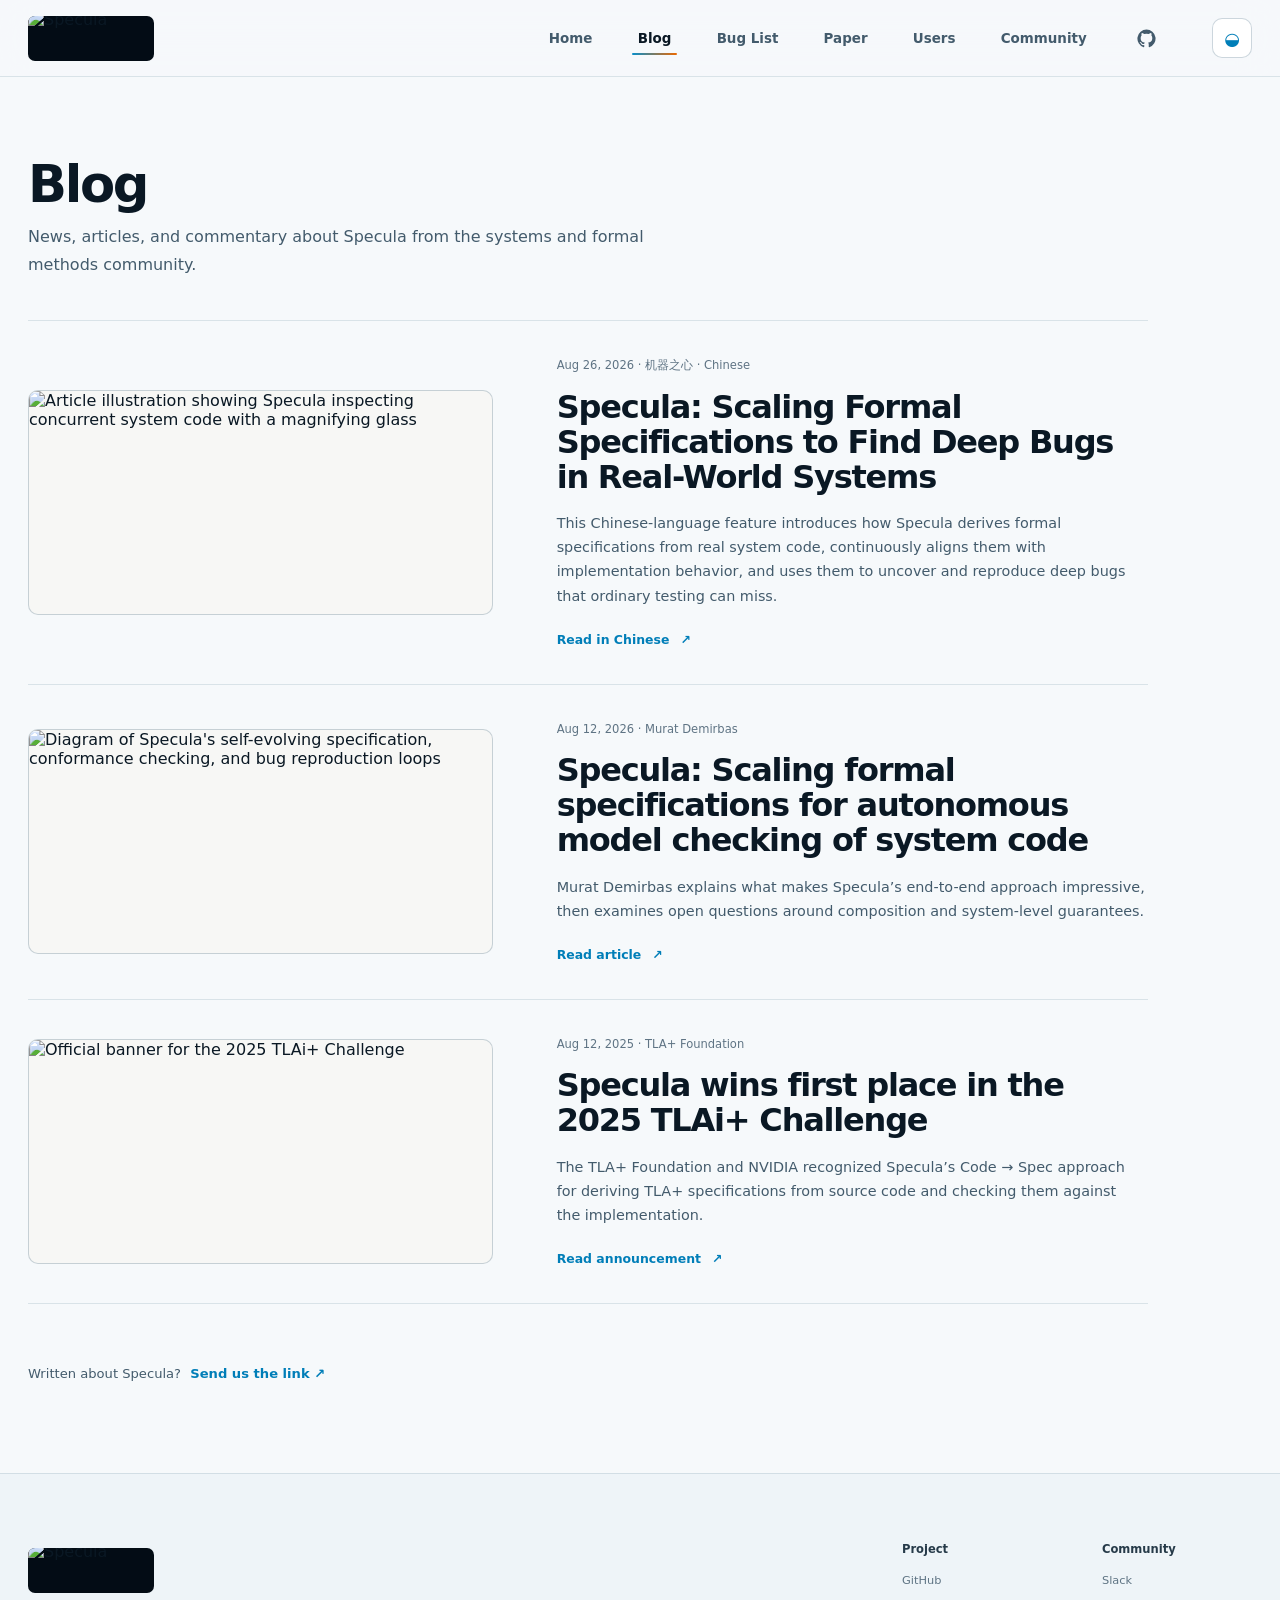
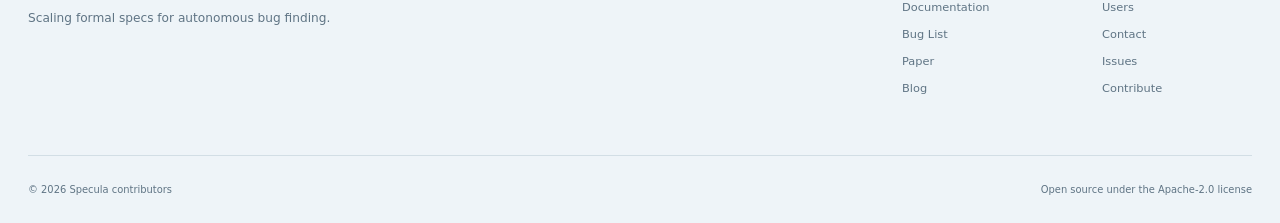
==== blog/index.html @ 28d7adf4 "Add Who uses Specula section" ====
<!doctype html>
<html lang="en" data-theme="dark">
  <head>
    <meta charset="UTF-8" />
    <meta name="viewport" content="width=device-width, initial-scale=1" />
    <meta
      name="description"
      content="News, articles, and community perspectives about Specula."
    />
    <meta name="theme-color" content="#050d16" />
    <meta property="og:title" content="Specula Blog — Community writing and coverage" />
    <meta
      property="og:description"
      content="News, articles, and community perspectives about Specula."
    />
    <meta property="og:type" content="website" />
    <meta property="og:url" content="https://specula.info/blog/" />
    <meta name="twitter:card" content="summary" />
    <meta name="twitter:title" content="Specula Blog — Community writing and coverage" />
    <meta
      name="twitter:description"
      content="News, articles, and community perspectives about Specula."
    />
    <title>Specula Blog — Community writing and coverage</title>
    <link rel="icon" href="../assets/favicon.png" type="image/png" />
    <script>
      (() => {
        let savedTheme = null;
        try {
          savedTheme = localStorage.getItem("specula-theme");
        } catch (_) {}

        const theme =
          savedTheme === "light" || savedTheme === "dark"
            ? savedTheme
            : window.matchMedia?.("(prefers-color-scheme: dark)").matches
              ? "dark"
              : "light";

        document.documentElement.dataset.theme = theme;
        document
          .querySelector('meta[name="theme-color"]')
          ?.setAttribute("content", theme === "light" ? "#f6f9fb" : "#050d16");
      })();
    </script>
    <link rel="stylesheet" href="../styles.css" />
  </head>
  <body>
    <a class="skip-link" href="#main">Skip to content</a>

    <header class="site-header">
      <div class="nav-shell">
        <a class="brand" href="../" aria-label="Specula home">
          <img src="../assets/specula-wordmark.webp" alt="Specula" width="287" height="127" />
        </a>

        <nav aria-label="Primary navigation">
          <a href="../">Home</a>
          <a class="nav-current" href="./" aria-current="page">Blog</a>
          <a href="https://docs.google.com/spreadsheets/d/1AVXdKjNfD4952hZqyB-_wTdrzeTw0SD73f3F0zWJ0as/edit?gid=996176958#gid=996176958" target="_blank" rel="noopener noreferrer">Bug List</a>
          <a href="https://arxiv.org/abs/2607.25333" target="_blank" rel="noopener noreferrer">Paper</a>
          <a href="../#users">Users</a>
          <a href="../#contact">Community</a>
          <a
            class="github-nav"
            href="https://github.com/specula-org/Specula"
            aria-label="Specula on GitHub"
            title="GitHub"
          >
            <svg viewBox="0 0 24 24" aria-hidden="true">
              <path d="M12 .7a11.5 11.5 0 0 0-3.64 22.4c.58.1.79-.25.79-.56v-2.23c-3.22.7-3.9-1.37-3.9-1.37-.53-1.34-1.29-1.7-1.29-1.7-1.05-.72.08-.7.08-.7 1.16.08 1.78 1.2 1.78 1.2 1.03 1.77 2.71 1.26 3.37.96.1-.75.4-1.26.74-1.55-2.58-.3-5.29-1.29-5.29-5.73 0-1.27.45-2.3 1.19-3.11-.12-.29-.52-1.47.11-3.08 0 0 .97-.31 3.16 1.19a10.9 10.9 0 0 1 5.76 0c2.19-1.5 3.16-1.19 3.16-1.19.63 1.61.23 2.79.11 3.08.74.81 1.19 1.84 1.19 3.11 0 4.45-2.72 5.43-5.3 5.72.42.36.79 1.06.79 2.14v3.26c0 .31.21.67.8.56A11.5 11.5 0 0 0 12 .7Z" />
            </svg>
          </a>
        </nav>

        <div class="header-actions">
          <button
            class="theme-toggle"
            type="button"
            aria-label="Switch to light mode"
            aria-pressed="false"
            title="Switch color theme"
          >
            <span class="theme-icon theme-icon-sun" aria-hidden="true">☼</span>
            <span class="theme-icon theme-icon-moon" aria-hidden="true">◒</span>
          </button>
        </div>
      </div>
    </header>

    <main id="main" class="blog-main">
      <section class="blog-hero section-shell" aria-labelledby="blog-title">
        <h1 id="blog-title" class="reveal">Blog</h1>
        <p class="blog-lede reveal">
          News, articles, and commentary about Specula from the systems and formal methods community.
        </p>
      </section>

      <section class="blog-list section-shell" aria-labelledby="writing-title">
        <h2 id="writing-title" class="sr-only">News and writing about Specula</h2>
        <article class="blog-entry reveal">
          <a
            class="blog-entry-image"
            href="https://www.jiqizhixin.com/articles/2026-08-26-9"
            hreflang="zh-CN"
            aria-label="Read the Chinese-language feature about Specula on 机器之心"
          >
            <img
              src="../assets/blog-jiqizhixin-specula.webp"
              width="920"
              height="444"
              alt="Article illustration showing Specula inspecting concurrent system code with a magnifying glass"
              loading="lazy"
              decoding="async"
            />
          </a>
          <div class="blog-entry-copy">
            <p class="blog-entry-meta">Aug 26, 2026 · <span lang="zh-CN">机器之心</span> · Chinese</p>
            <h3>Specula: Scaling Formal Specifications to Find Deep Bugs in Real-World Systems</h3>
            <p>
              This Chinese-language feature introduces how Specula derives
              formal specifications from real system code, continuously aligns
              them with implementation behavior, and uses them to uncover and
              reproduce deep bugs that ordinary testing can miss.
            </p>
            <a class="blog-entry-link" href="https://www.jiqizhixin.com/articles/2026-08-26-9" hreflang="zh-CN">
              Read in Chinese <span aria-hidden="true">↗</span>
            </a>
          </div>
        </article>

        <article class="blog-entry reveal">
          <a
            class="blog-entry-image"
            href="https://muratbuffalo.blogspot.com/2026/08/specula-scaling-formal-specifications.html"
            aria-label="Read Specula: Scaling formal specifications for autonomous model checking of system code"
          >
            <img
              src="../assets/blog-specula-self-evolving-loops.webp"
              width="892"
              height="430"
              alt="Diagram of Specula's self-evolving specification, conformance checking, and bug reproduction loops"
              loading="lazy"
              decoding="async"
            />
          </a>
          <div class="blog-entry-copy">
            <p class="blog-entry-meta">Aug 12, 2026 · Murat Demirbas</p>
            <h3>Specula: Scaling formal specifications for autonomous model checking of system code</h3>
            <p>
              Murat Demirbas explains what makes Specula’s end-to-end approach
              impressive, then examines open questions around composition and
              system-level guarantees.
            </p>
            <a class="blog-entry-link" href="https://muratbuffalo.blogspot.com/2026/08/specula-scaling-formal-specifications.html">
              Read article <span aria-hidden="true">↗</span>
            </a>
          </div>
        </article>

        <article class="blog-entry reveal">
          <a
            class="blog-entry-image"
            href="https://foundation.tlapl.us/challenge/index.html"
            aria-label="Read the official announcement naming Specula first place in the 2025 TLAi+ Challenge"
          >
            <img
              src="../assets/blog-tlai-challenge-first-place.webp"
              width="920"
              height="444"
              alt="Official banner for the 2025 TLAi+ Challenge"
              loading="lazy"
              decoding="async"
            />
          </a>
          <div class="blog-entry-copy">
            <p class="blog-entry-meta">Aug 12, 2025 · TLA+ Foundation</p>
            <h3>Specula wins first place in the 2025 TLAi+ Challenge</h3>
            <p>
              The TLA+ Foundation and NVIDIA recognized Specula’s Code → Spec
              approach for deriving TLA+ specifications from source code and
              checking them against the implementation.
            </p>
            <a class="blog-entry-link" href="https://foundation.tlapl.us/challenge/index.html">
              Read announcement <span aria-hidden="true">↗</span>
            </a>
          </div>
        </article>
      </section>

      <p class="blog-submit section-shell reveal">
        Written about Specula? <a href="https://github.com/specula-org/Specula/issues">Send us the link ↗</a>
      </p>
    </main>

    <footer class="site-footer">
      <div class="section-shell footer-grid">
        <div class="footer-brand">
          <a class="brand" href="../" aria-label="Specula home">
            <img src="../assets/specula-wordmark.webp" alt="Specula" width="287" height="127" loading="lazy" decoding="async" />
          </a>
          <p>Scaling formal specs for autonomous bug finding.</p>
        </div>
        <div class="footer-links">
          <div>
            <strong>Project</strong>
            <a href="https://github.com/specula-org/Specula">GitHub</a>
            <a href="https://github.com/specula-org/Specula/blob/main/docs/Usage.md">Documentation</a>
            <a href="https://docs.google.com/spreadsheets/d/1AVXdKjNfD4952hZqyB-_wTdrzeTw0SD73f3F0zWJ0as/edit?gid=996176958#gid=996176958" target="_blank" rel="noopener noreferrer">Bug List</a>
            <a href="https://arxiv.org/abs/2607.25333" target="_blank" rel="noopener noreferrer">Paper</a>
            <a href="./">Blog</a>
          </div>
          <div>
            <strong>Community</strong>
            <a href="../slack/" target="_blank" rel="noopener noreferrer">Slack</a>
            <a href="../#users">Users</a>
            <a href="../#contact">Contact</a>
            <a href="https://github.com/specula-org/Specula/issues">Issues</a>
            <a href="https://github.com/specula-org/Specula/blob/main/CONTRIBUTING.md">Contribute</a>
          </div>
        </div>
      </div>
      <div class="section-shell footer-bottom">
        <span>© 2026 Specula contributors</span>
        <span>Open source under the Apache-2.0 license</span>
      </div>
    </footer>

    <script src="../script.js" defer></script>
  </body>
</html>
---- styles.css ----
:root {
  color-scheme: dark;
  --bg: #050d16;
  --bg-elevated: #08131f;
  --surface: #0a1724;
  --surface-2: #0d1c2c;
  --surface-3: #102235;
  --text: #f3f7fa;
  --text-soft: #c9d5df;
  --muted: #8da1b2;
  --muted-strong: #a9b9c6;
  --line: rgba(139, 181, 211, 0.15);
  --line-strong: rgba(139, 181, 211, 0.26);
  --blue: #42baf3;
  --blue-bright: #74d1ff;
  --blue-faint: rgba(66, 186, 243, 0.1);
  --orange: #ff7900;
  --orange-bright: #ff9b3f;
  --orange-faint: rgba(255, 121, 0, 0.1);
  --green: #57d58c;
  --shadow: 0 28px 80px rgba(0, 0, 0, 0.38);
  --header-bg: rgba(5, 13, 22, 0.78);
  --grid-color: rgba(102, 163, 202, 0.055);
  --section-width: 1240px;
  font-family:
    Inter, "SF Pro Display", "SF Pro Text", ui-sans-serif, system-ui,
    -apple-system, BlinkMacSystemFont, "Segoe UI", sans-serif;
  font-synthesis: none;
}

:root[data-theme="light"] {
  color-scheme: light;
  --bg: #f6f9fb;
  --bg-elevated: #eef4f8;
  --surface: #ffffff;
  --surface-2: #f2f7fa;
  --surface-3: #e8f1f7;
  --text: #0a1824;
  --text-soft: #263a49;
  --muted: #5f7484;
  --muted-strong: #435b6c;
  --line: rgba(15, 65, 95, 0.12);
  --line-strong: rgba(15, 65, 95, 0.21);
  --blue: #078dca;
  --blue-bright: #007eb8;
  --blue-faint: rgba(20, 161, 224, 0.1);
  --orange: #ec6900;
  --orange-bright: #d65f00;
  --orange-faint: rgba(236, 105, 0, 0.1);
  --green: #14864a;
  --shadow: 0 26px 70px rgba(25, 67, 92, 0.14);
  --header-bg: rgba(246, 249, 251, 0.86);
  --grid-color: rgba(10, 94, 138, 0.055);
}

* {
  box-sizing: border-box;
}

html {
  background: var(--bg);
  overflow-x: clip;
  scroll-behavior: smooth;
  scroll-padding-top: 92px;
}

body {
  min-width: 320px;
  min-height: 100vh;
  margin: 0;
  overflow-x: hidden;
  color: var(--text);
  background: var(--bg);
  transition: color 220ms ease, background-color 220ms ease;
}

body::before {
  position: fixed;
  inset: 0;
  z-index: -2;
  content: "";
  pointer-events: none;
  background-image:
    linear-gradient(var(--grid-color) 1px, transparent 1px),
    linear-gradient(90deg, var(--grid-color) 1px, transparent 1px);
  background-size: 56px 56px;
  mask-image: linear-gradient(to bottom, black, transparent 90%);
}

body::after {
  position: absolute;
  top: -180px;
  right: 0;
  z-index: -1;
  width: min(760px, 100%);
  height: 640px;
  border-radius: 50%;
  content: "";
  pointer-events: none;
  background: radial-gradient(circle, rgba(52, 174, 233, 0.12), transparent 66%);
}

button,
a {
  -webkit-tap-highlight-color: transparent;
}

button {
  color: inherit;
  font: inherit;
}

a {
  color: inherit;
  text-decoration: none;
}

a:focus-visible,
button:focus-visible {
  outline: 3px solid rgba(66, 186, 243, 0.54);
  outline-offset: 4px;
}

.skip-link {
  position: fixed;
  top: 10px;
  left: 10px;
  z-index: 100;
  padding: 10px 14px;
  border-radius: 7px;
  color: #06101a;
  background: var(--blue-bright);
  transform: translateY(-150%);
}

.skip-link:focus {
  transform: translateY(0);
}

.section-shell,
.nav-shell {
  width: min(var(--section-width), calc(100% - 56px));
  margin-inline: auto;
}

.site-header {
  position: sticky;
  top: 0;
  z-index: 50;
  border-bottom: 1px solid var(--line);
  background: var(--header-bg);
  backdrop-filter: blur(20px) saturate(140%);
}

.nav-shell {
  display: grid;
  grid-template-columns: auto 1fr auto;
  gap: 46px;
  align-items: center;
  min-height: 76px;
}

.brand {
  display: inline-flex;
  flex: 0 0 auto;
  overflow: hidden;
  align-items: center;
  width: 126px;
  height: 45px;
  border-radius: 7px;
  background: #030c15;
}

.brand img {
  display: block;
  width: 100%;
  height: auto;
}

nav {
  display: flex;
  gap: clamp(20px, 2.6vw, 36px);
  align-items: center;
  justify-content: flex-end;
  color: var(--muted-strong);
  font-size: 0.84rem;
  font-weight: 650;
}

nav a {
  transition: color 160ms ease;
}

nav a:not(.github-nav) {
  position: relative;
  display: inline-flex;
  align-items: center;
  min-height: 40px;
  padding-inline: 6px;
}

nav a:hover {
  color: var(--text);
}

.nav-current {
  color: var(--text);
}

.nav-current::after {
  position: absolute;
  right: 0;
  bottom: 3px;
  left: 0;
  height: 2px;
  border-radius: 2px;
  content: "";
  background: linear-gradient(90deg, var(--blue), var(--orange));
}

.github-nav {
  display: grid;
  width: 40px;
  height: 40px;
  place-items: center;
  border-radius: 8px;
}

.github-nav:hover {
  background: var(--blue-faint);
}

.github-nav svg {
  width: 19px;
  height: 19px;
  fill: currentColor;
}

.header-actions {
  display: flex;
  gap: 10px;
  align-items: center;
}

.theme-toggle {
  position: relative;
  display: grid;
  width: 40px;
  height: 40px;
  padding: 0;
  overflow: hidden;
  place-items: center;
  border: 1px solid var(--line-strong);
  border-radius: 10px;
  cursor: pointer;
  background: var(--surface);
  transition: border-color 160ms ease, transform 160ms ease;
}

.theme-toggle:hover {
  border-color: rgba(66, 186, 243, 0.52);
  transform: translateY(-1px);
}

.theme-icon {
  position: absolute;
  display: grid;
  place-items: center;
  color: var(--blue-bright);
  font-size: 1.12rem;
  transition: opacity 180ms ease, transform 220ms ease;
}

.theme-icon-sun {
  opacity: 1;
  transform: rotate(0deg) scale(1);
}

.theme-icon-moon {
  opacity: 0;
  transform: rotate(-50deg) scale(0.65);
}

:root[data-theme="light"] .theme-icon-sun {
  opacity: 0;
  transform: rotate(50deg) scale(0.65);
}

:root[data-theme="light"] .theme-icon-moon {
  opacity: 1;
  transform: rotate(0deg) scale(1);
}

.header-cta {
  display: inline-flex;
  gap: 11px;
  align-items: center;
  min-height: 40px;
  padding: 0 15px;
  border-radius: 9px;
  color: #1b0b00;
  background: var(--orange);
  font-size: 0.82rem;
  font-weight: 760;
  transition: background-color 160ms ease, transform 160ms ease;
}

.header-cta:hover {
  background: #ff8c22;
  transform: translateY(-1px);
}

.hero {
  display: grid;
  grid-template-columns: minmax(0, 0.94fr) minmax(520px, 1.06fr);
  gap: clamp(50px, 6vw, 90px);
  align-items: center;
  min-height: auto;
  padding-block: 80px 28px;
}

.hero-copy {
  position: relative;
  z-index: 2;
  max-width: 680px;
}

.hero-copy > h1 {
  margin-top: 0;
}

.eyebrow {
  display: flex;
  gap: 10px;
  align-items: center;
  margin: 0;
  color: var(--blue);
  font-family: ui-monospace, "SFMono-Regular", Menlo, Consolas, monospace;
  font-size: 0.7rem;
  font-weight: 680;
  letter-spacing: 0.09em;
  text-transform: uppercase;
}

.eyebrow > span {
  width: 17px;
  height: 2px;
  background: linear-gradient(90deg, var(--blue), var(--orange));
}

h1,
h2,
h3,
p {
  text-wrap: pretty;
}

h1 {
  max-width: 690px;
  margin: 26px 0 25px;
  font-size: clamp(3.35rem, 4.7vw, 5rem);
  font-weight: 740;
  line-height: 0.97;
  letter-spacing: -0.058em;
}

h1 span {
  display: block;
}

.hero-title-main {
  color: var(--text);
}

.hero-title-accent {
  margin-top: 0.14em;
  color: var(--blue-bright);
  font-size: 0.83em;
  line-height: 1.02;
}

.hero-title-accent em {
  color: var(--orange-bright);
  font-style: normal;
}

.hero-lede {
  max-width: 650px;
  margin: 0;
  color: var(--muted-strong);
  font-size: clamp(1.05rem, 1.4vw, 1.22rem);
  line-height: 1.72;
}

.hero-actions {
  display: flex;
  flex-wrap: nowrap;
  gap: 10px;
  margin-top: 35px;
}

.hero-actions .button {
  flex: 0 0 auto;
  padding-inline: 18px;
  white-space: nowrap;
}

.button {
  display: inline-flex;
  gap: 17px;
  align-items: center;
  justify-content: center;
  min-height: 52px;
  padding-inline: 21px;
  border: 1px solid transparent;
  border-radius: 9px;
  font-size: 0.9rem;
  font-weight: 760;
  transition: border-color 160ms ease, background-color 160ms ease, transform 160ms ease;
}

.button:hover {
  transform: translateY(-2px);
}

.button-primary {
  color: #1b0b00;
  background: var(--orange);
  box-shadow: 0 14px 34px rgba(255, 121, 0, 0.15);
}

.button-primary:hover {
  background: #ff8c22;
}

.button-paper {
  border-color: color-mix(in srgb, var(--blue-bright) 36%, transparent);
  color: #04121c;
  background: var(--blue);
  box-shadow: 0 14px 34px color-mix(in srgb, var(--blue) 17%, transparent);
}

.button-paper:hover {
  background: var(--blue-bright);
}

.button-secondary {
  border-color: var(--line-strong);
  color: var(--text-soft);
  background: var(--surface);
}

.button-secondary:hover {
  border-color: rgba(66, 186, 243, 0.48);
  background: var(--surface-2);
}

.github-mark {
  color: var(--blue);
}

.hero-note {
  margin: 19px 0 0;
  color: var(--muted);
  font-size: 0.76rem;
}

.hero-visual {
  position: relative;
  min-width: 0;
}

.visual-glow {
  position: absolute;
  inset: 12% 3% 2% 12%;
  z-index: -1;
  border-radius: 40%;
  background: radial-gradient(circle at 45% 40%, rgba(58, 185, 246, 0.17), transparent 58%);
  filter: blur(25px);
}

.terminal-card {
  position: relative;
  overflow: hidden;
  border: 1px solid var(--line-strong);
  border-radius: 16px;
  background: linear-gradient(145deg, color-mix(in srgb, var(--surface-2) 96%, transparent), var(--surface));
  box-shadow: var(--shadow);
}

.terminal-card::before {
  position: absolute;
  top: 0;
  left: 8%;
  width: 76%;
  height: 1px;
  content: "";
  background: linear-gradient(90deg, transparent, var(--blue), transparent);
}

.terminal-bar {
  display: grid;
  grid-template-columns: 80px 1fr auto;
  align-items: center;
  min-height: 49px;
  padding-inline: 17px;
  border-bottom: 1px solid var(--line);
  color: var(--muted);
  font-family: ui-monospace, "SFMono-Regular", Menlo, Consolas, monospace;
  font-size: 0.66rem;
}

.window-dots {
  display: flex;
  gap: 6px;
}

.window-dots i {
  width: 7px;
  height: 7px;
  border-radius: 50%;
  background: var(--line-strong);
}

.window-dots i:first-child {
  background: var(--orange);
}

.terminal-state {
  display: inline-flex;
  gap: 7px;
  align-items: center;
  color: var(--muted-strong);
}

.terminal-state i {
  width: 6px;
  height: 6px;
  border-radius: 50%;
  background: var(--green);
  box-shadow: 0 0 12px color-mix(in srgb, var(--green) 45%, transparent);
}

.command-line {
  display: flex;
  gap: 13px;
  align-items: center;
  min-height: 64px;
  padding-inline: 20px;
  border-bottom: 1px solid var(--line);
  background: color-mix(in srgb, var(--blue-faint) 38%, transparent);
  font-family: ui-monospace, "SFMono-Regular", Menlo, Consolas, monospace;
  font-size: clamp(0.68rem, 1.05vw, 0.78rem);
}

.prompt {
  flex: 0 0 auto;
  color: var(--orange);
  font-weight: 750;
}

.command-line code {
  overflow: hidden;
  color: var(--text-soft);
  text-overflow: ellipsis;
  white-space: nowrap;
}

.run-steps {
  padding: 8px 20px;
  margin: 0;
  list-style: none;
}

.run-steps li {
  position: relative;
  display: grid;
  grid-template-columns: 30px 31px 1fr auto;
  gap: 12px;
  align-items: center;
  min-height: 78px;
  border-bottom: 1px solid var(--line);
}

.run-steps li:last-child {
  border-bottom: 0;
}

.run-steps li:not(:last-child)::after {
  position: absolute;
  bottom: -5px;
  left: 43px;
  z-index: 2;
  width: 1px;
  height: 11px;
  content: "";
  background: var(--line-strong);
}

.run-index,
.run-label,
.run-meta {
  font-family: ui-monospace, "SFMono-Regular", Menlo, Consolas, monospace;
}

.run-index {
  color: var(--muted);
  font-size: 0.62rem;
}

.run-icon {
  display: grid;
  width: 28px;
  height: 28px;
  place-items: center;
  border: 1px solid color-mix(in srgb, var(--blue) 36%, transparent);
  border-radius: 7px;
  color: var(--blue-bright);
  background: var(--blue-faint);
  font-size: 0.66rem;
  font-style: normal;
  font-weight: 780;
}

.run-label {
  display: block;
  margin-bottom: 5px;
  color: var(--muted);
  font-size: 0.58rem;
  letter-spacing: 0.06em;
}

.run-steps strong {
  display: block;
  color: var(--text-soft);
  font-size: 0.79rem;
  font-weight: 650;
}

.run-meta {
  color: var(--muted);
  font-size: 0.58rem;
}

.is-alert .run-icon {
  border-color: color-mix(in srgb, var(--orange) 48%, transparent);
  color: var(--orange-bright);
  background: var(--orange-faint);
}

.is-confirmed .run-icon {
  border-color: color-mix(in srgb, var(--green) 45%, transparent);
  color: var(--green);
  background: color-mix(in srgb, var(--green) 9%, transparent);
}

.is-confirmed .run-meta {
  color: var(--green);
}

.terminal-result {
  display: grid;
  grid-template-columns: 32px 1fr;
  gap: 12px;
  align-items: center;
  min-height: 67px;
  padding-inline: 20px;
  border-top: 1px solid color-mix(in srgb, var(--orange) 28%, transparent);
  background: var(--orange-faint);
}

.result-mark {
  display: grid;
  width: 28px;
  height: 28px;
  place-items: center;
  border: 1px solid color-mix(in srgb, var(--orange) 45%, transparent);
  border-radius: 50%;
  color: var(--orange-bright);
}

.terminal-result div > span {
  display: block;
  margin-bottom: 3px;
  color: var(--orange-bright);
  font-family: ui-monospace, "SFMono-Regular", Menlo, Consolas, monospace;
  font-size: 0.57rem;
  letter-spacing: 0.06em;
  text-transform: uppercase;
}

.terminal-result strong {
  color: var(--text-soft);
  font-size: 0.72rem;
  font-weight: 620;
}

.float-card {
  position: absolute;
  display: flex;
  gap: 9px;
  align-items: center;
  min-height: 38px;
  padding-inline: 12px;
  border: 1px solid var(--line-strong);
  border-radius: 9px;
  background: var(--surface);
  box-shadow: 0 16px 38px rgba(0, 0, 0, 0.2);
  font-family: ui-monospace, "SFMono-Regular", Menlo, Consolas, monospace;
  font-size: 0.57rem;
}

.float-card span {
  color: var(--blue);
}

.float-card strong {
  color: var(--text-soft);
  font-size: 0.64rem;
}

.float-card-model {
  top: 25%;
  right: -31px;
}

.float-card-bug {
  right: 34px;
  bottom: -22px;
}

.float-card-bug span {
  color: var(--orange);
}

/* Specula's hero illustration replaces the earlier terminal mockup. */
.hero-visual {
  display: grid;
  width: min(100%, 650px);
  min-width: 0;
  margin: 0;
  place-items: center;
  isolation: isolate;
}

.hero-visual::before {
  position: absolute;
  inset: 13% 9% 8% 11%;
  z-index: -2;
  border: 1px solid var(--line);
  border-radius: 50%;
  content: "";
  background:
    radial-gradient(circle at 50% 48%, var(--blue-faint), transparent 62%),
    color-mix(in srgb, var(--surface) 42%, transparent);
}

.hero-visual::after {
  position: absolute;
  inset: 20% 16% 15% 18%;
  z-index: -1;
  border: 1px dashed color-mix(in srgb, var(--blue) 22%, transparent);
  border-radius: 50%;
  content: "";
  animation: orbit-spin 42s linear infinite paused;
}

.hero-visual.is-in-view::after {
  animation-play-state: running;
  will-change: transform;
}

.hero-visual > img {
  display: block;
  width: 100%;
  height: auto;
  filter:
    drop-shadow(0 24px 34px rgba(0, 0, 0, 0.2))
    drop-shadow(0 0 22px color-mix(in srgb, var(--blue) 8%, transparent));
}

.hero-visual .visual-glow {
  inset: 18% 6% 10% 10%;
  z-index: -3;
  border-radius: 45%;
  background: radial-gradient(circle at 52% 46%, rgba(58, 185, 246, 0.2), transparent 64%);
  filter: blur(30px);
}

.illustration-label {
  position: absolute;
  display: flex;
  gap: 8px;
  align-items: center;
  min-height: 34px;
  padding: 7px 10px;
  border: 1px solid var(--line-strong);
  border-radius: 8px;
  background: color-mix(in srgb, var(--surface) 90%, transparent);
  box-shadow: 0 12px 30px rgba(0, 0, 0, 0.14);
  backdrop-filter: blur(10px);
  white-space: nowrap;
}

.illustration-label span {
  color: var(--orange);
  font-family: ui-monospace, "SFMono-Regular", Menlo, Consolas, monospace;
  font-size: 0.5rem;
}

.illustration-label strong {
  color: var(--text-soft);
  font-size: 0.62rem;
  font-weight: 680;
}

.label-code {
  top: 9%;
  left: 0;
}

.label-spec {
  bottom: 12%;
  left: 28%;
}

.label-check {
  top: 3%;
  right: 0;
}

.label-bug {
  right: 1%;
  bottom: 2%;
}

.sr-only {
  position: absolute;
  width: 1px;
  height: 1px;
  padding: 0;
  overflow: hidden;
  clip: rect(0, 0, 0, 0);
  white-space: nowrap;
  border: 0;
}

.signal-strip {
  padding-block: 20px 72px;
  border-bottom: 1px solid var(--line);
  background: color-mix(in srgb, var(--surface) 32%, transparent);
}

.signal-grid {
  display: grid;
  grid-template-columns: repeat(3, 1fr);
  gap: clamp(24px, 4vw, 58px);
}

.signal-grid > article {
  display: flex;
  flex-direction: column;
  align-items: center;
  min-height: 286px;
  padding: 35px 25px 31px;
  border: 1px solid transparent;
  border-radius: 18px;
  text-align: center;
  transition:
    border-color 180ms ease,
    background-color 180ms ease,
    box-shadow 180ms ease,
    transform 180ms ease;
}

.signal-grid > article:hover {
  border-color: var(--line);
  background: color-mix(in srgb, var(--surface) 76%, transparent);
  box-shadow: 0 22px 52px rgba(0, 0, 0, 0.09);
  transform: translateY(-4px);
}

.feature-icon {
  display: grid;
  width: 118px;
  height: 108px;
  margin-bottom: 23px;
  place-items: center;
}

.feature-icon img {
  display: block;
  width: 100%;
  height: 100%;
  object-fit: contain;
  filter: drop-shadow(0 12px 18px rgba(0, 0, 0, 0.12));
}

.signal-copy h2 {
  margin: 0 0 15px;
  color: var(--text);
  font-size: clamp(1.35rem, 1.8vw, 1.65rem);
  font-weight: 700;
  line-height: 1.16;
  letter-spacing: -0.025em;
}

.signal-copy p {
  max-width: 34ch;
  margin: 0;
  color: var(--muted-strong);
  font-size: 0.96rem;
  line-height: 1.68;
}

.users-section {
  padding-block: 66px 0;
}

.users-heading {
  max-width: 780px;
  margin: 0 auto 48px;
  text-align: center;
}

.users-heading .eyebrow {
  justify-content: center;
}

.users-heading h2 {
  margin: 20px 0 16px;
  font-size: clamp(2.5rem, 4vw, 4rem);
  line-height: 1.04;
  letter-spacing: -0.052em;
}

.users-heading > p {
  margin: 0;
  color: var(--muted-strong);
  font-size: 1rem;
  line-height: 1.7;
}

.logo-wall {
  --logo-scale: 1.12;
  padding: clamp(10px, 2vw, 18px) clamp(22px, 5vw, 64px);
  border: 1px solid var(--line);
  border-radius: 17px;
  background:
    radial-gradient(circle at 100% 0, var(--orange-faint), transparent 24%),
    radial-gradient(circle at 0 100%, var(--blue-faint), transparent 28%),
    linear-gradient(145deg, var(--surface-2), var(--surface));
}

.logo-row {
  display: flex;
  flex-wrap: wrap;
  gap: 22px clamp(30px, 4.6vw, 62px);
  align-items: center;
  justify-content: center;
  margin: 0;
  padding: 28px 0;
  list-style: none;
}

.logo-row + .logo-row {
  border-top: 1px solid var(--line);
}

.logo-row a {
  display: flex;
  align-items: center;
  justify-content: center;
  min-height: 56px;
  border-radius: 8px;
  transition: transform 160ms ease;
}

.logo-row a:hover,
.logo-row a:focus-visible {
  transform: translateY(-2px);
}

.logo-row img {
  display: block;
  width: auto;
  height: calc(var(--logo-h) * var(--logo-scale));
}

.logo-row .logo-dark,
:root[data-theme="dark"] .logo-row .logo-light {
  display: none;
}

:root[data-theme="dark"] .logo-row .logo-dark {
  display: block;
}

.value-section,
.outcomes-section,
.start-section {
  padding-block: 136px;
}

.section-heading {
  display: grid;
  grid-template-columns: 1.25fr 0.75fr;
  gap: clamp(50px, 9vw, 140px);
  align-items: end;
  margin-bottom: 64px;
}

.section-heading h2,
.outcomes-copy h2,
.start-copy h2,
.closing-section h2 {
  margin: 20px 0 0;
  font-size: clamp(2.45rem, 4.1vw, 4.25rem);
  line-height: 1.03;
  letter-spacing: -0.052em;
}

.section-heading > p,
.outcomes-copy > p,
.start-copy > p {
  margin: 0;
  color: var(--muted-strong);
  font-size: 0.98rem;
  line-height: 1.72;
}

.value-grid {
  display: grid;
  grid-template-columns: repeat(2, 1fr);
  gap: 18px;
}

.value-card {
  position: relative;
  display: grid;
  min-height: 500px;
  padding: 30px;
  overflow: hidden;
  border: 1px solid var(--line);
  border-radius: 15px;
  background: linear-gradient(145deg, var(--surface-2), var(--surface));
}

.value-card-wide {
  grid-column: 1 / -1;
  grid-template-columns: 0.95fr 1.05fr;
  gap: 65px;
  align-items: center;
  min-height: 430px;
}

.card-number {
  position: absolute;
  top: 25px;
  right: 27px;
  color: var(--muted);
  font-family: ui-monospace, "SFMono-Regular", Menlo, Consolas, monospace;
  font-size: 0.64rem;
}

.card-copy {
  position: relative;
  z-index: 2;
  align-self: end;
}

.value-card-wide .card-copy {
  align-self: center;
  padding-right: 34px;
}

.card-copy > p {
  margin: 0 0 12px;
  color: var(--orange);
  font-family: ui-monospace, "SFMono-Regular", Menlo, Consolas, monospace;
  font-size: 0.64rem;
  font-weight: 720;
  letter-spacing: 0.08em;
}

.card-copy h3 {
  max-width: 490px;
  margin: 0 0 15px;
  font-size: clamp(1.45rem, 2vw, 2.15rem);
  line-height: 1.13;
  letter-spacing: -0.032em;
}

.card-copy > span {
  display: block;
  max-width: 540px;
  color: var(--muted-strong);
  font-size: 0.88rem;
  line-height: 1.68;
}

.code-map {
  position: relative;
  display: grid;
  grid-template-columns: 1fr 72px 1fr;
  gap: 14px;
  align-items: center;
  min-height: 230px;
  padding: 22px;
}

.code-file,
.model-file {
  display: flex;
  flex-direction: column;
  gap: 15px;
  padding: 28px 22px;
  border: 1px solid var(--line-strong);
  border-radius: 11px;
  background: var(--bg-elevated);
  box-shadow: 0 16px 35px rgba(0, 0, 0, 0.13);
}

.code-file span,
.model-file i {
  display: block;
  height: 5px;
  border-radius: 4px;
  background: color-mix(in srgb, var(--blue) 38%, transparent);
}

.code-file span:nth-child(2),
.code-file span:nth-child(5),
.model-file i:nth-of-type(2) {
  width: 64%;
}

.code-file span:nth-child(3) {
  width: 82%;
  background: color-mix(in srgb, var(--orange) 46%, transparent);
}

.model-file b {
  color: var(--orange);
  font-family: ui-monospace, "SFMono-Regular", Menlo, Consolas, monospace;
  font-size: 0.6rem;
  letter-spacing: 0.06em;
}

.map-lines {
  display: flex;
  flex-direction: column;
  gap: 12px;
}

.map-lines i {
  position: relative;
  height: 1px;
  background: linear-gradient(90deg, var(--blue), var(--orange));
}

.map-lines i::after {
  position: absolute;
  top: -3px;
  right: 0;
  width: 7px;
  height: 7px;
  border-radius: 50%;
  content: "";
  background: var(--orange);
}

.state-space {
  position: relative;
  width: 290px;
  height: 245px;
  margin: 13px auto 0;
}

.state-space::before,
.state-space::after {
  position: absolute;
  inset: 32px 35px;
  border: 1px solid var(--line);
  border-radius: 50%;
  content: "";
}

.state-space::after {
  inset: 64px 70px;
}

.state-space span {
  position: absolute;
  z-index: 2;
  width: 12px;
  height: 12px;
  border: 2px solid var(--blue);
  border-radius: 50%;
  background: var(--surface-2);
  box-shadow: 0 0 16px color-mix(in srgb, var(--blue) 28%, transparent);
}

.state-space span:nth-child(1) { top: 22px; left: 137px; }
.state-space span:nth-child(2) { top: 56px; left: 65px; }
.state-space span:nth-child(3) { top: 70px; right: 50px; }
.state-space span:nth-child(4) { top: 116px; left: 122px; }
.state-space span:nth-child(5) { top: 127px; right: 22px; }
.state-space span:nth-child(6) { bottom: 57px; left: 48px; }
.state-space span:nth-child(7) { bottom: 30px; left: 138px; }
.state-space span:nth-child(8) { right: 67px; bottom: 67px; }
.state-space span:nth-child(9) {
  top: 106px;
  left: 186px;
  border-color: var(--orange);
  box-shadow: 0 0 24px color-mix(in srgb, var(--orange) 48%, transparent);
}

.state-space i {
  position: absolute;
  top: 92px;
  left: 64px;
  width: 164px;
  height: 82px;
  border-top: 1px solid color-mix(in srgb, var(--blue) 45%, transparent);
  border-right: 1px solid color-mix(in srgb, var(--orange) 50%, transparent);
  transform: skew(-25deg) rotate(11deg);
}

.trace-visual {
  position: relative;
  display: flex;
  flex-direction: column;
  gap: 30px;
  width: min(390px, 86%);
  margin: 31px auto 0;
  padding: 24px 25px 25px;
  border: 1px solid var(--line);
  border-radius: 11px;
  background: var(--bg-elevated);
}

.trace-visual div {
  display: grid;
  grid-template-columns: 25px 1fr auto;
  gap: 12px;
  align-items: center;
}

.trace-visual span {
  display: grid;
  width: 25px;
  height: 25px;
  place-items: center;
  border: 1px solid var(--line-strong);
  border-radius: 6px;
  color: var(--blue);
  font-family: ui-monospace, "SFMono-Regular", Menlo, Consolas, monospace;
  font-size: 0.58rem;
}

.trace-visual i {
  height: 1px;
  background: linear-gradient(90deg, var(--blue), var(--line-strong));
}

.trace-visual b {
  color: var(--muted);
  font-family: ui-monospace, "SFMono-Regular", Menlo, Consolas, monospace;
  font-size: 0.58rem;
  font-weight: 500;
}

.trace-visual div:nth-child(3) span,
.trace-visual div:nth-child(3) b {
  color: var(--orange);
}

.trace-visual div:nth-child(3) i {
  background: linear-gradient(90deg, var(--orange), var(--line-strong));
}

.trace-visual em {
  position: absolute;
  right: 18px;
  bottom: -15px;
  padding: 8px 11px;
  border: 1px solid color-mix(in srgb, var(--orange) 40%, transparent);
  border-radius: 7px;
  color: var(--orange-bright);
  background: var(--surface);
  font-family: ui-monospace, "SFMono-Regular", Menlo, Consolas, monospace;
  font-size: 0.57rem;
  font-style: normal;
}

.workflow-section {
  padding-block: 132px 142px;
  border-block: 1px solid var(--line);
  background: var(--bg-elevated);
}

.section-heading-centered {
  grid-template-columns: 1.15fr 0.65fr;
}

.workflow-track {
  position: relative;
  display: grid;
  grid-template-columns: repeat(4, 1fr);
  border: 1px solid var(--line);
  border-radius: 15px;
  background: var(--surface);
}

.workflow-track::before {
  position: absolute;
  top: 74px;
  right: 12%;
  left: 12%;
  z-index: 0;
  height: 1px;
  content: "";
  background: linear-gradient(90deg, var(--blue), var(--blue), var(--orange));
}

.workflow-step {
  position: relative;
  z-index: 1;
  min-height: 360px;
  padding: 38px 27px 28px;
  border-right: 1px solid var(--line);
}

.workflow-step:last-child {
  border-right: 0;
}

.step-id {
  position: absolute;
  top: 23px;
  right: 22px;
  color: var(--muted);
  font-family: ui-monospace, "SFMono-Regular", Menlo, Consolas, monospace;
  font-size: 0.58rem;
}

.step-symbol {
  display: grid;
  width: 74px;
  height: 74px;
  margin-bottom: 37px;
  place-items: center;
  border: 1px solid color-mix(in srgb, var(--blue) 45%, transparent);
  border-radius: 50%;
  color: var(--blue-bright);
  background: var(--surface);
  box-shadow: 0 0 0 9px var(--surface);
  font-family: ui-monospace, "SFMono-Regular", Menlo, Consolas, monospace;
  font-size: 0.92rem;
}

.step-symbol-orange {
  border-color: color-mix(in srgb, var(--orange) 50%, transparent);
  color: var(--orange-bright);
}

.workflow-step h3 {
  margin: 0 0 13px;
  font-size: 1.32rem;
  letter-spacing: -0.02em;
}

.workflow-step p {
  min-height: 93px;
  margin: 0 0 26px;
  color: var(--muted-strong);
  font-size: 0.81rem;
  line-height: 1.65;
}

.artifact {
  display: inline-flex;
  padding: 7px 9px;
  border: 1px solid color-mix(in srgb, var(--blue) 24%, transparent);
  border-radius: 6px;
  color: var(--blue);
  background: var(--blue-faint);
  font-family: ui-monospace, "SFMono-Regular", Menlo, Consolas, monospace;
  font-size: 0.58rem;
}

.artifact-orange {
  border-color: color-mix(in srgb, var(--orange) 25%, transparent);
  color: var(--orange-bright);
  background: var(--orange-faint);
}

.outcomes-panel {
  display: grid;
  grid-template-columns: 0.87fr 1.13fr;
  gap: clamp(60px, 10vw, 150px);
  align-items: center;
  padding: clamp(48px, 6vw, 76px);
  border: 1px solid var(--line);
  border-radius: 17px;
  background:
    radial-gradient(circle at 0 0, var(--blue-faint), transparent 35%),
    linear-gradient(145deg, var(--surface-2), var(--surface));
}

.outcomes-copy h2 {
  font-size: clamp(2.3rem, 3.6vw, 3.7rem);
}

.outcomes-copy > p {
  margin-top: 23px;
}

.outcome-links {
  display: flex;
  flex-wrap: wrap;
  gap: 25px;
  align-items: center;
}

.text-link {
  display: inline-flex;
  gap: 13px;
  align-items: center;
  margin-top: 28px;
  padding-bottom: 5px;
  border-bottom: 1px solid color-mix(in srgb, var(--blue) 38%, transparent);
  color: var(--blue-bright);
  font-size: 0.82rem;
  font-weight: 680;
}

.outcome-list {
  display: grid;
  grid-template-columns: repeat(2, 1fr);
  border: 1px solid var(--line);
  border-radius: 12px;
  background: var(--surface);
}

.outcome-list > div {
  min-height: 174px;
  padding: 23px;
  border-right: 1px solid var(--line);
  border-bottom: 1px solid var(--line);
}

.outcome-list > div:nth-child(2n) {
  border-right: 0;
}

.outcome-list > div:nth-child(n + 3) {
  border-bottom: 0;
}

.file-icon {
  display: grid;
  width: 34px;
  height: 34px;
  margin-bottom: 24px;
  place-items: center;
  border: 1px solid color-mix(in srgb, var(--blue) 35%, transparent);
  border-radius: 7px;
  color: var(--blue);
  background: var(--blue-faint);
  font-family: ui-monospace, "SFMono-Regular", Menlo, Consolas, monospace;
  font-size: 0.58rem;
}

.file-icon-orange {
  border-color: color-mix(in srgb, var(--orange) 40%, transparent);
  color: var(--orange);
  background: var(--orange-faint);
}

.outcome-list strong,
.outcome-list p {
  display: block;
}

.outcome-list strong {
  margin-bottom: 7px;
  font-size: 0.82rem;
}

.outcome-list p {
  margin: 0;
  color: var(--muted);
  font-size: 0.7rem;
}

.start-section {
  display: grid;
  grid-template-columns: 0.8fr 1.2fr;
  gap: clamp(60px, 9vw, 130px);
  align-items: center;
  padding-block: 118px 128px;
  border-top: 0;
}

.start-copy h2 {
  font-size: clamp(2.5rem, 3.85vw, 4rem);
}

.start-copy > p {
  margin-top: 24px;
}

.start-steps {
  display: flex;
  flex-direction: column;
  gap: 22px;
  padding: 0;
  margin: 34px 0 0;
  list-style: none;
}

.start-steps li {
  display: grid;
  grid-template-columns: 34px 1fr;
  gap: 15px;
  align-items: start;
}

.start-steps li > span {
  display: grid;
  width: 32px;
  height: 32px;
  place-items: center;
  border: 1px solid color-mix(in srgb, var(--blue) 35%, transparent);
  border-radius: 50%;
  color: var(--blue-bright);
  background: var(--blue-faint);
  font-family: ui-monospace, "SFMono-Regular", Menlo, Consolas, monospace;
  font-size: 0.66rem;
  font-weight: 720;
}

.start-steps strong {
  display: block;
  margin: 1px 0 4px;
  color: var(--text-soft);
  font-size: 0.9rem;
}

.start-steps p {
  margin: 0;
  color: var(--muted);
  font-size: 0.76rem;
  line-height: 1.55;
}

.start-copy > .text-link {
  margin-top: 31px;
}

.start-links {
  display: flex;
  flex-wrap: wrap;
  gap: 24px;
  align-items: center;
  margin-top: 31px;
}

.start-links .text-link {
  margin-top: 0;
}

.quickstart {
  overflow: hidden;
  border: 1px solid var(--line-strong);
  border-radius: 15px;
  background: var(--surface);
  box-shadow: var(--shadow);
}

.builder-controls {
  padding-inline: 22px;
}

.builder-row {
  display: grid;
  grid-template-columns: 86px 1fr;
  gap: 18px;
  align-items: center;
  min-height: 66px;
  padding-block: 12px;
  border-bottom: 1px solid var(--line);
}

.builder-row[hidden] {
  display: none;
}

.builder-label {
  color: var(--text-soft);
  font-size: 0.76rem;
  font-weight: 680;
}

.builder-options {
  display: flex;
  flex-wrap: wrap;
  gap: 7px;
  justify-content: flex-end;
}

.builder-control-stack {
  min-width: 0;
}

.builder-inline-help {
  margin: 9px 0 0;
  color: var(--muted);
  font-size: 0.62rem;
  line-height: 1.45;
  text-align: right;
}

.builder-options button {
  min-height: 38px;
  padding-inline: 11px;
  border: 1px solid var(--line-strong);
  border-radius: 8px;
  color: var(--muted-strong);
  cursor: pointer;
  background: var(--surface);
  font-size: 0.65rem;
  font-weight: 630;
  transition:
    border-color 150ms ease,
    color 150ms ease,
    background-color 150ms ease,
    transform 150ms ease;
}

.builder-options button:hover {
  border-color: color-mix(in srgb, var(--blue) 45%, transparent);
  color: var(--text);
  transform: translateY(-1px);
}

.builder-options button[aria-pressed="true"] {
  border-color: var(--blue);
  color: #06111b;
  background: var(--blue-bright);
  box-shadow: 0 7px 18px color-mix(in srgb, var(--blue) 16%, transparent);
}

.builder-options button[data-builder-source="keep"][aria-pressed="true"] {
  border-color: var(--orange);
  background: var(--orange);
}

.command-output {
  border-top: 1px solid var(--line);
}

.command-output-heading {
  display: flex;
  align-items: center;
  justify-content: space-between;
  min-height: 49px;
  padding-inline: 22px 14px;
  color: var(--text-soft);
  background: var(--surface-2);
  font-size: 0.75rem;
  font-weight: 680;
}

.command-copy {
  display: inline-flex;
  gap: 7px;
  align-items: center;
  min-height: 36px;
  padding-inline: 10px;
  border: 1px solid var(--line-strong);
  border-radius: 6px;
  color: var(--muted-strong);
  cursor: pointer;
  background: var(--surface);
  font-size: 0.61rem;
}

.command-copy:hover {
  border-color: color-mix(in srgb, var(--blue) 48%, transparent);
  color: var(--text);
}

.command-output pre {
  min-height: 154px;
  padding: 24px 22px;
  margin: 0;
  overflow: auto;
  color: var(--text-soft);
  background:
    linear-gradient(var(--grid-color) 1px, transparent 1px),
    color-mix(in srgb, var(--bg) 72%, var(--surface));
  background-size: 100% 28px;
}

.command-output code {
  font-family: ui-monospace, "SFMono-Regular", Menlo, Monaco, Consolas, "Liberation Mono", monospace;
  font-size: 0.75rem;
  line-height: 1.85;
  white-space: pre;
}

.support-section {
  padding-block: 120px 132px;
  border-block: 1px solid var(--line);
  background: var(--bg-elevated);
}

.support-heading {
  max-width: 780px;
  margin: 0 auto 62px;
  text-align: center;
}

.support-heading .eyebrow {
  justify-content: center;
}

.support-heading h2 {
  margin: 20px 0 18px;
  font-size: clamp(2.5rem, 4vw, 4rem);
  line-height: 1.04;
  letter-spacing: -0.052em;
}

.support-heading > p {
  max-width: 650px;
  margin: 0 auto;
  color: var(--muted-strong);
  font-size: 1rem;
  line-height: 1.7;
}

.support-grid {
  display: grid;
  grid-template-columns: repeat(2, minmax(0, 1fr));
  gap: 22px;
  max-width: 1060px;
  margin-inline: auto;
}

.support-card {
  padding: 34px;
  border: 1px solid var(--line);
  border-radius: 16px;
  background: var(--surface);
  box-shadow: 0 20px 48px rgba(0, 0, 0, 0.08);
}

.support-card-heading {
  display: flex;
  gap: 16px;
  align-items: center;
  margin-bottom: 30px;
}

.support-card-heading p {
  margin: 0 0 5px;
  color: var(--blue);
  font-family: ui-monospace, "SFMono-Regular", Menlo, Consolas, monospace;
  font-size: 0.58rem;
  font-weight: 720;
  letter-spacing: 0.08em;
}

.support-card-heading h3 {
  margin: 0;
  font-size: 1.25rem;
  letter-spacing: -0.02em;
}

.support-items {
  display: grid;
  grid-template-columns: repeat(2, minmax(0, 1fr));
  gap: 11px;
}

.support-items > div {
  display: flex;
  gap: 12px;
  align-items: center;
  min-height: 61px;
  padding: 11px 13px;
  border: 1px solid var(--line);
  border-radius: 10px;
  background: var(--surface-2);
  transition: border-color 170ms ease, transform 170ms ease;
}

.support-items > div:hover {
  border-color: color-mix(in srgb, var(--blue) 42%, transparent);
  transform: translateY(-2px);
}

.support-items span {
  display: grid;
  min-width: 31px;
  height: 31px;
  padding-inline: 5px;
  place-items: center;
  border-radius: 7px;
  color: var(--blue-bright);
  background: var(--blue-faint);
  font-family: ui-monospace, "SFMono-Regular", Menlo, Consolas, monospace;
  font-size: 0.55rem;
  font-weight: 720;
}

.models-list span {
  color: var(--orange-bright);
  background: var(--orange-faint);
}

.support-items .brand-icon {
  width: 40px;
  min-width: 40px;
  height: 40px;
  padding: 0;
  overflow: hidden;
  border: 1px solid rgba(7, 21, 34, 0.12);
  border-radius: 10px;
  color: #071522;
  background: #ffffff;
  box-shadow: 0 6px 15px rgba(0, 0, 0, 0.09);
}

.support-items .brand-icon img {
  display: block;
  width: 22px;
  height: 22px;
  object-fit: contain;
}

.support-items .brand-icon--copilot img {
  width: 23px;
  height: 23px;
}

.support-items .brand-icon--opencode img {
  width: 36px;
  height: 36px;
}

.support-items .brand-icon--pi img {
  width: 30px;
  height: 30px;
}

.support-items .brand-icon--zai img,
.support-items .brand-icon--kimi img {
  width: 27px;
  height: 27px;
}

.support-items strong {
  overflow: hidden;
  color: var(--text-soft);
  font-size: 0.82rem;
  font-weight: 650;
  text-overflow: ellipsis;
  white-space: nowrap;
}

.support-note {
  margin: 21px 0 0;
  color: var(--muted);
  font-size: 0.68rem;
  line-height: 1.55;
}

.support-note a {
  color: var(--blue);
  text-decoration: underline;
  text-decoration-color: color-mix(in srgb, var(--blue) 58%, transparent);
  text-underline-offset: 3px;
}

.bug-list-section {
  padding-block: 112px 46px;
}

.bug-placeholder {
  position: relative;
  display: grid;
  grid-template-columns: 0.82fr 1.18fr;
  gap: clamp(52px, 8vw, 110px);
  align-items: center;
  padding: clamp(42px, 6vw, 72px);
  overflow: hidden;
  border: 1px solid var(--line);
  border-radius: 17px;
  background:
    radial-gradient(circle at 100% 0, var(--orange-faint), transparent 26%),
    radial-gradient(circle at 0 100%, var(--blue-faint), transparent 32%),
    linear-gradient(145deg, var(--surface-2), var(--surface));
}

.bug-placeholder-copy h2 {
  margin: 20px 0 18px;
  font-size: clamp(2.2rem, 3.4vw, 3.45rem);
  line-height: 1.04;
  letter-spacing: -0.048em;
}

.bug-placeholder-copy > p {
  margin: 0;
  color: var(--muted-strong);
  font-size: 0.94rem;
  line-height: 1.7;
}

.bug-list-preview {
  overflow: hidden;
  border: 1px solid var(--line-strong);
  border-radius: 12px;
  background: var(--surface);
  box-shadow: 0 20px 52px rgba(0, 0, 0, 0.12);
}

.bug-list-row {
  display: grid;
  grid-template-columns: 0.85fr 1.25fr 0.75fr;
  gap: 20px;
  align-items: center;
  min-height: 59px;
  padding-inline: 18px;
  border-bottom: 1px solid var(--line);
}

.bug-list-row:last-child {
  border-bottom: 0;
}

.bug-list-head {
  min-height: 44px;
  color: var(--muted);
  background: var(--surface-2);
  font-family: ui-monospace, "SFMono-Regular", Menlo, Consolas, monospace;
  font-size: 0.58rem;
  letter-spacing: 0.05em;
  text-transform: uppercase;
}

.bug-list-row > strong,
.bug-list-row > span,
.bug-list-row > b {
  min-width: 0;
}

.bug-list-row > strong {
  overflow: hidden;
  color: var(--text-soft);
  font-size: 0.74rem;
  font-weight: 680;
  text-overflow: ellipsis;
  white-space: nowrap;
}

.bug-list-row > span {
  color: var(--muted-strong);
  font-size: 0.67rem;
  line-height: 1.35;
}

.bug-list-row > b {
  justify-self: start;
  padding: 5px 8px;
  border-radius: 999px;
  color: var(--orange-bright);
  background: var(--orange-faint);
  font-family: ui-monospace, "SFMono-Regular", Menlo, Consolas, monospace;
  font-size: 0.55rem;
  font-weight: 650;
  text-transform: lowercase;
}

.bug-list-row > .status-fixed {
  color: var(--blue-bright);
  background: var(--blue-faint);
}

.closing-section {
  display: flex;
  align-items: center;
  justify-content: space-between;
  min-height: 320px;
  margin: 100px auto;
  padding: clamp(48px, 6vw, 76px);
  overflow: hidden;
  border-radius: 17px;
  color: #06111b;
  background:
    radial-gradient(circle at 95% 10%, rgba(255, 255, 255, 0.3), transparent 25%),
    linear-gradient(120deg, #32aee8, #70d2ff 58%, #ff8a1d 140%);
}

.closing-section p {
  margin: 0;
  font-family: ui-monospace, "SFMono-Regular", Menlo, Consolas, monospace;
  font-size: 0.7rem;
  font-weight: 700;
  letter-spacing: 0.06em;
  text-transform: uppercase;
}

.closing-section h2 {
  max-width: 690px;
  margin-top: 15px;
  color: #06111b;
}

.contact-copy {
  display: block;
  max-width: 650px;
  margin-top: 20px;
  color: rgba(6, 17, 27, 0.72);
  font-size: 0.96rem;
  line-height: 1.65;
}

.contact-actions {
  display: flex;
  flex: 0 0 224px;
  flex-direction: column;
  gap: 12px;
  width: 224px;
  margin-left: 50px;
}

.contact-actions .button {
  width: 100%;
}

.button-inverse {
  flex: 0 0 auto;
  border-color: rgba(3, 16, 27, 0.15);
  color: #f4f9fc;
  background: #07131e;
  box-shadow: 0 14px 32px rgba(5, 18, 29, 0.18);
}

.button-inverse:hover {
  background: #0d2131;
}

.button-icon {
  display: block;
  flex: 0 0 auto;
  width: 20px;
  height: 20px;
  object-fit: contain;
}

.button-contact-secondary {
  border-color: rgba(6, 17, 27, 0.16);
  color: #06111b;
  background: rgba(255, 255, 255, 0.3);
  box-shadow: 0 10px 24px rgba(5, 18, 29, 0.08);
  backdrop-filter: blur(10px);
}

.button-contact-secondary:hover {
  border-color: rgba(6, 17, 27, 0.26);
  background: rgba(255, 255, 255, 0.48);
}

.site-footer {
  border-top: 1px solid var(--line);
  background: var(--bg-elevated);
}

.footer-grid {
  display: grid;
  grid-template-columns: 1fr auto;
  gap: 80px;
  padding-block: 68px 60px;
}

.footer-brand p {
  max-width: 330px;
  margin: 18px 0 0;
  color: var(--muted);
  font-size: 0.76rem;
}

.footer-links {
  display: grid;
  grid-template-columns: repeat(2, 150px);
  gap: 50px;
}

.footer-links > div {
  display: flex;
  flex-direction: column;
  gap: 13px;
}

.footer-links strong {
  margin-bottom: 4px;
  color: var(--text-soft);
  font-size: 0.72rem;
}

.footer-links a {
  color: var(--muted);
  font-size: 0.71rem;
  transition: color 160ms ease;
}

.footer-links a:hover {
  color: var(--blue);
}

.footer-bottom {
  display: flex;
  align-items: center;
  justify-content: space-between;
  min-height: 68px;
  border-top: 1px solid var(--line);
  color: var(--muted);
  font-size: 0.62rem;
}

.blog-main {
  min-height: 70vh;
}

.redirect-page {
  display: grid;
  min-height: 100svh;
  place-items: center;
}

.slack-redirect {
  width: min(560px, calc(100% - 36px));
  padding-block: 48px;
}

.slack-redirect > .brand {
  margin: 0 auto 22px;
}

.slack-redirect-card {
  padding: clamp(34px, 7vw, 58px);
  border: 1px solid var(--line-strong);
  border-radius: 17px;
  text-align: center;
  background:
    radial-gradient(circle at 100% 0, var(--orange-faint), transparent 28%),
    radial-gradient(circle at 0 100%, var(--blue-faint), transparent 34%),
    var(--surface);
  box-shadow: var(--shadow);
}

.slack-redirect-icon {
  display: block;
  width: 58px;
  height: 58px;
  padding: 12px;
  margin: 0 auto 25px;
  border: 1px solid rgba(7, 21, 34, 0.1);
  border-radius: 14px;
  background: #ffffff;
  box-shadow: 0 9px 22px rgba(0, 0, 0, 0.1);
}

.slack-redirect-card .eyebrow {
  justify-content: center;
}

.slack-redirect-card h1 {
  max-width: none;
  margin: 20px 0 17px;
  font-size: clamp(2.6rem, 9vw, 4rem);
  line-height: 1;
}

.slack-redirect-card > p {
  margin: 0;
  color: var(--muted-strong);
  font-size: 0.95rem;
  line-height: 1.65;
}

.slack-redirect-card .button {
  margin-top: 28px;
}

.blog-hero {
  padding-block: 112px 82px;
  text-align: center;
}

.blog-hero .eyebrow {
  justify-content: center;
}

.blog-hero h1 {
  max-width: 970px;
  margin: 25px auto 23px;
  font-size: clamp(3.4rem, 6vw, 6.35rem);
  line-height: 0.98;
}

.blog-lede {
  max-width: 700px;
  margin: 0 auto;
  color: var(--muted-strong);
  font-size: clamp(1.02rem, 1.4vw, 1.18rem);
  line-height: 1.72;
}

.featured-writing {
  padding-bottom: 120px;
}

.featured-post {
  display: grid;
  grid-template-columns: 0.78fr 1.22fr;
  min-height: 470px;
  overflow: hidden;
  border: 1px solid var(--line-strong);
  border-radius: 18px;
  background: var(--surface);
  box-shadow: var(--shadow);
}

.featured-art {
  position: relative;
  display: flex;
  gap: 14px;
  align-items: center;
  justify-content: center;
  min-height: 100%;
  overflow: hidden;
  border-right: 1px solid var(--line);
  background:
    radial-gradient(circle at 55% 45%, rgba(66, 186, 243, 0.19), transparent 36%),
    linear-gradient(var(--grid-color) 1px, transparent 1px),
    linear-gradient(90deg, var(--grid-color) 1px, transparent 1px),
    var(--bg-elevated);
  background-size: auto, 42px 42px, 42px 42px, auto;
}

.featured-art::before,
.featured-art::after {
  position: absolute;
  width: 190px;
  height: 190px;
  border: 1px solid color-mix(in srgb, var(--blue) 25%, transparent);
  border-radius: 50%;
  content: "";
}

.featured-art::after {
  width: 280px;
  height: 280px;
  border-style: dashed;
  opacity: 0.55;
}

.art-brace {
  position: relative;
  z-index: 2;
  color: var(--orange);
  font-family: Georgia, serif;
  font-size: 5.1rem;
  font-weight: 400;
}

.art-spec {
  position: relative;
  z-index: 2;
  display: flex;
  flex-direction: column;
  gap: 12px;
  width: 150px;
  padding: 25px 20px;
  border: 1px solid var(--line-strong);
  border-radius: 10px;
  background: var(--surface);
  box-shadow: 0 22px 48px rgba(0, 0, 0, 0.26);
  transform: rotate(-3deg);
}

.art-spec > i {
  display: block;
  width: 82%;
  height: 5px;
  border-radius: 5px;
  background: color-mix(in srgb, var(--blue) 55%, transparent);
}

.art-spec > i:nth-child(2) {
  width: 58%;
}

.art-spec > i:nth-child(3) {
  width: 72%;
  background: color-mix(in srgb, var(--orange) 62%, transparent);
}

.art-spec > div {
  position: relative;
  display: flex;
  align-items: center;
  justify-content: space-between;
  margin-top: 13px;
}

.art-spec > div::before,
.art-spec > div::after {
  position: absolute;
  top: 50%;
  right: 13px;
  left: 13px;
  height: 1px;
  content: "";
  background: linear-gradient(90deg, var(--blue), var(--orange));
}

.art-spec b {
  z-index: 2;
  width: 15px;
  height: 15px;
  border: 2px solid var(--blue);
  border-radius: 50%;
  background: var(--surface);
}

.art-spec b:last-child {
  border-color: var(--orange);
}

.featured-art em {
  position: absolute;
  right: 20px;
  bottom: 18px;
  z-index: 3;
  color: var(--muted);
  font-family: ui-monospace, "SFMono-Regular", Menlo, Consolas, monospace;
  font-size: 0.6rem;
  font-style: normal;
  letter-spacing: 0.08em;
  text-transform: uppercase;
}

.featured-copy {
  display: flex;
  flex-direction: column;
  justify-content: center;
  padding: clamp(42px, 6vw, 75px);
}

.post-meta {
  display: flex;
  flex-wrap: wrap;
  gap: 9px 14px;
  align-items: center;
  margin-bottom: 20px;
  color: var(--muted);
  font-family: ui-monospace, "SFMono-Regular", Menlo, Consolas, monospace;
  font-size: 0.6rem;
  letter-spacing: 0.04em;
  text-transform: uppercase;
}

.post-kind {
  display: inline-flex;
  padding: 6px 8px;
  border: 1px solid color-mix(in srgb, var(--orange) 38%, transparent);
  border-radius: 999px;
  color: var(--orange-bright);
  background: var(--orange-faint);
}

.featured-copy h2 {
  max-width: 690px;
  margin: 0 0 20px;
  font-size: clamp(2rem, 3.2vw, 3.45rem);
  line-height: 1.06;
  letter-spacing: -0.045em;
}

.featured-copy > p {
  max-width: 680px;
  margin: 0;
  color: var(--muted-strong);
  font-size: 0.96rem;
  line-height: 1.72;
}

.post-footer {
  display: flex;
  align-items: end;
  justify-content: space-between;
  gap: 25px;
  margin-top: 38px;
  padding-top: 22px;
  border-top: 1px solid var(--line);
}

.post-footer div {
  display: flex;
  flex-direction: column;
  gap: 4px;
}

.post-footer strong {
  color: var(--text-soft);
  font-size: 0.76rem;
}

.post-footer div span {
  color: var(--muted);
  font-size: 0.66rem;
}

.post-footer > a,
.coverage-source a {
  color: var(--blue-bright);
  font-size: 0.76rem;
  font-weight: 680;
  white-space: nowrap;
}

.coverage-section {
  padding-block: 115px 125px;
  border-block: 1px solid var(--line);
}

.coverage-heading {
  max-width: 720px;
  margin-bottom: 52px;
}

.coverage-heading h2 {
  margin: 20px 0 16px;
  font-size: clamp(2.45rem, 4vw, 4rem);
  line-height: 1.04;
  letter-spacing: -0.05em;
}

.coverage-heading > p {
  margin: 0;
  color: var(--muted-strong);
  font-size: 0.98rem;
  line-height: 1.68;
}

.coverage-grid {
  display: grid;
  grid-template-columns: repeat(2, minmax(0, 1fr));
  gap: 19px;
}

.coverage-card {
  position: relative;
  display: flex;
  flex-direction: column;
  min-height: 340px;
  padding: 34px;
  overflow: hidden;
  border: 1px solid var(--line);
  border-radius: 15px;
  background: linear-gradient(145deg, var(--surface-2), var(--surface));
  transition: border-color 180ms ease, transform 180ms ease, box-shadow 180ms ease;
}

.coverage-card:hover {
  border-color: color-mix(in srgb, var(--blue) 40%, transparent);
  box-shadow: 0 22px 52px rgba(0, 0, 0, 0.1);
  transform: translateY(-4px);
}

.coverage-index {
  position: absolute;
  top: 24px;
  right: 25px;
  color: var(--muted);
  font-family: ui-monospace, "SFMono-Regular", Menlo, Consolas, monospace;
  font-size: 0.59rem;
}

.coverage-card h3 {
  max-width: 520px;
  margin: 0 0 15px;
  padding-right: 25px;
  font-size: clamp(1.35rem, 2vw, 1.85rem);
  line-height: 1.16;
  letter-spacing: -0.03em;
}

.coverage-card > p {
  margin: 0;
  color: var(--muted-strong);
  font-size: 0.84rem;
  line-height: 1.68;
}

.coverage-source {
  display: flex;
  align-items: center;
  justify-content: space-between;
  gap: 25px;
  margin-top: auto;
  padding-top: 26px;
  border-top: 1px solid var(--line);
}

.coverage-source strong {
  color: var(--text-soft);
  font-size: 0.75rem;
}

.submit-writing {
  display: flex;
  align-items: center;
  justify-content: space-between;
  gap: 60px;
  min-height: 260px;
  margin-block: 95px;
  padding: clamp(42px, 6vw, 68px);
  overflow: hidden;
  border: 1px solid var(--line-strong);
  border-radius: 17px;
  background:
    radial-gradient(circle at 90% 10%, var(--orange-faint), transparent 25%),
    radial-gradient(circle at 0 100%, var(--blue-faint), transparent 32%),
    var(--surface);
}

.submit-writing p {
  margin: 0;
  color: var(--orange-bright);
  font-family: ui-monospace, "SFMono-Regular", Menlo, Consolas, monospace;
  font-size: 0.65rem;
  font-weight: 700;
  letter-spacing: 0.07em;
  text-transform: uppercase;
}

.submit-writing h2 {
  max-width: 650px;
  margin: 13px 0 0;
  font-size: clamp(2rem, 3.2vw, 3.25rem);
  line-height: 1.05;
  letter-spacing: -0.045em;
}

.reveal {
  opacity: 1;
  transform: none;
}

.motion-ready .reveal {
  opacity: 0;
  transform: translate3d(0, 14px, 0);
  transition:
    opacity 620ms cubic-bezier(0.22, 1, 0.36, 1),
    transform 620ms cubic-bezier(0.22, 1, 0.36, 1);
  transition-delay: var(--reveal-delay, 0ms);
  will-change: opacity, transform;
}

.motion-ready .reveal.is-visible {
  opacity: 1;
  transform: translate3d(0, 0, 0);
}

@keyframes reveal-up {
  from {
    opacity: 0;
    transform: translateY(14px);
  }
  to {
    opacity: 1;
    transform: translateY(0);
  }
}

@keyframes orbit-spin {
  to {
    transform: rotate(360deg);
  }
}

@media (max-width: 1100px) {
  nav a:nth-child(-n + 2) {
    display: none;
  }

  .hero {
    grid-template-columns: 1fr;
    gap: 70px;
    padding-block: 72px 24px;
  }

  .hero-copy {
    max-width: 800px;
  }

  .hero-visual {
    max-width: 620px;
  }

  .float-card-model {
    right: -22px;
  }

  .section-heading {
    grid-template-columns: 1fr 0.7fr;
  }

  .workflow-track {
    grid-template-columns: repeat(2, 1fr);
  }

  .workflow-track::before {
    display: none;
  }

  .workflow-step:nth-child(2) {
    border-right: 0;
  }

  .workflow-step:nth-child(-n + 2) {
    border-bottom: 1px solid var(--line);
  }

  .outcomes-panel,
  .start-section {
    grid-template-columns: 1fr;
  }

  .outcomes-copy,
  .start-copy {
    max-width: 720px;
  }

  nav a:nth-child(-n + 2) {
    display: inline-flex;
  }
}

@media (min-width: 980px) and (max-width: 1100px) {
  .hero {
    grid-template-columns: minmax(0, 0.96fr) minmax(390px, 1.04fr);
    gap: clamp(28px, 4vw, 46px);
    padding-block: 68px 18px;
  }

  .hero-copy {
    max-width: 520px;
  }

  .hero-visual {
    max-width: 520px;
  }
}

@media (max-width: 900px) {
  .support-grid {
    grid-template-columns: 1fr;
    max-width: 620px;
  }

  .bug-placeholder {
    grid-template-columns: 1fr;
  }

  .bug-placeholder-copy {
    max-width: 680px;
  }

  .featured-post {
    grid-template-columns: 1fr;
  }

  .featured-art {
    min-height: 360px;
    border-right: 0;
    border-bottom: 1px solid var(--line);
  }
}

@media (max-width: 760px) {
  body::after {
    left: 0;
    width: 100%;
    transform: none;
  }

  .section-shell,
  .nav-shell {
    width: min(100% - 36px, var(--section-width));
  }

  .nav-shell {
    grid-template-columns: auto 1fr auto;
    gap: 14px;
    min-height: 70px;
  }

  .brand {
    width: 105px;
    height: 39px;
  }

  nav {
    justify-content: flex-end;
  }

  nav a:not(.github-nav) {
    display: none;
  }

  nav a:nth-child(-n + 2) {
    display: inline-flex;
  }

  nav a:last-child {
    display: inline;
  }

  nav .github-nav {
    display: grid;
  }

  .header-cta {
    display: none;
  }

  .hero {
    gap: 56px;
    min-height: auto;
    padding-block: 72px 86px;
  }

  h1 {
    font-size: clamp(3rem, 14.5vw, 4.6rem);
  }

  .hero-lede {
    font-size: 1rem;
  }

  .hero-actions,
  .hero-actions .button {
    width: 100%;
  }

  .hero-actions {
    flex-direction: column;
  }

  .hero-visual {
    width: 100%;
    margin-left: 0;
  }

  .illustration-label {
    padding: 6px 8px;
  }

  .illustration-label strong {
    font-size: 0.55rem;
  }

  .label-spec {
    bottom: 9%;
    left: 20%;
  }

  .label-bug {
    right: 0;
    bottom: 0;
  }

  .float-card {
    display: none;
  }

  .terminal-bar {
    grid-template-columns: 64px 1fr auto;
    padding-inline: 12px;
  }

  .terminal-bar > span:nth-child(2) {
    overflow: hidden;
    text-overflow: ellipsis;
    white-space: nowrap;
  }

  .command-line {
    padding-inline: 14px;
  }

  .run-steps {
    padding-inline: 13px;
  }

  .run-steps li {
    grid-template-columns: 27px 30px 1fr;
    min-height: 76px;
  }

  .run-meta {
    display: none;
  }

  .terminal-result {
    padding-inline: 14px;
  }

  .signal-grid {
    grid-template-columns: 1fr;
  }

  .signal-grid > article,
  .signal-grid > article:first-child {
    min-height: 260px;
    padding: 32px 22px;
    border: 1px solid var(--line);
    background: color-mix(in srgb, var(--surface) 66%, transparent);
  }

  .signal-strip {
    padding-block: 50px 62px;
  }

  .signal-copy p {
    max-width: 36ch;
  }

  .value-section,
  .outcomes-section,
  .start-section {
    padding-block: 90px;
  }

  .section-heading,
  .section-heading-centered {
    grid-template-columns: 1fr;
    gap: 27px;
    margin-bottom: 45px;
  }

  .section-heading h2,
  .outcomes-copy h2,
  .start-copy h2,
  .closing-section h2 {
    font-size: clamp(2.35rem, 10vw, 3.5rem);
  }

  .value-grid {
    grid-template-columns: 1fr;
  }

  .value-card,
  .value-card-wide {
    grid-column: auto;
    grid-template-columns: 1fr;
    min-height: 490px;
    padding: 24px;
  }

  .value-card-wide {
    gap: 15px;
  }

  .value-card-wide .card-copy {
    align-self: end;
    padding-right: 0;
  }

  .code-map {
    min-height: 210px;
    padding: 19px 0 0;
  }

  .code-file,
  .model-file {
    padding: 23px 15px;
  }

  .state-space {
    max-width: 100%;
  }

  .workflow-section {
    padding-block: 90px;
  }

  .workflow-track {
    grid-template-columns: 1fr;
  }

  .workflow-step,
  .workflow-step:nth-child(2) {
    min-height: 320px;
    border-right: 0;
    border-bottom: 1px solid var(--line);
  }

  .workflow-step:last-child {
    border-bottom: 0;
  }

  .workflow-step p {
    min-height: auto;
  }

  .outcomes-panel {
    gap: 50px;
    padding: 35px 23px;
  }

  .outcome-links {
    align-items: flex-start;
    flex-direction: column;
    gap: 0;
  }

  .outcome-list {
    grid-template-columns: 1fr;
  }

  .outcome-list > div,
  .outcome-list > div:nth-child(2n),
  .outcome-list > div:nth-child(n + 3) {
    min-height: 148px;
    border-right: 0;
    border-bottom: 1px solid var(--line);
  }

  .outcome-list > div:last-child {
    border-bottom: 0;
  }

  .start-section {
    gap: 55px;
  }

  .builder-controls {
    padding-inline: 16px;
  }

  .builder-row {
    grid-template-columns: 1fr;
    gap: 9px;
    align-items: start;
    min-height: auto;
    padding-block: 16px;
  }

  .builder-options {
    justify-content: flex-start;
  }

  .command-output-heading {
    padding-inline: 16px 10px;
  }

  .command-output pre {
    min-height: 145px;
    padding: 20px 16px;
  }

  .command-output code {
    font-size: 0.66rem;
  }

  .builder-inline-help {
    text-align: left;
  }

  .blog-hero {
    padding-block: 82px 62px;
  }

  .blog-hero h1 {
    font-size: clamp(3rem, 14vw, 4.8rem);
  }

  .featured-writing {
    padding-bottom: 88px;
  }

  .featured-art {
    min-height: 300px;
  }

  .featured-copy {
    padding: 34px 23px;
  }

  .post-footer,
  .coverage-source {
    align-items: flex-start;
    flex-direction: column;
  }

  .coverage-section {
    padding-block: 85px 92px;
  }

  .coverage-grid {
    grid-template-columns: 1fr;
  }

  .coverage-card {
    min-height: 315px;
    padding: 28px 23px;
  }

  .submit-writing {
    align-items: flex-start;
    flex-direction: column;
    gap: 34px;
    margin-block: 70px;
    padding: 38px 24px;
  }

  .submit-writing .button {
    width: 100%;
  }

  .users-section {
    padding-block: 50px 0;
  }

  .users-heading {
    margin-bottom: 36px;
  }

  .users-heading h2 {
    font-size: clamp(2.35rem, 10vw, 3.5rem);
  }

  .logo-wall {
    --logo-scale: 0.86;
    padding-inline: 16px;
  }

  .logo-row {
    gap: 16px 26px;
    padding: 22px 0;
  }

  .logo-row a {
    min-height: 44px;
  }

  .support-section {
    padding-block: 88px 96px;
  }

  .support-heading {
    margin-bottom: 42px;
  }

  .support-heading h2 {
    font-size: clamp(2.35rem, 10vw, 3.5rem);
  }

  .support-card {
    padding: 25px 20px;
  }

  .bug-list-section {
    padding-block: 78px 28px;
  }

  .bug-placeholder {
    gap: 42px;
    padding: 54px 22px 28px;
  }

  .bug-placeholder-copy h2 {
    font-size: clamp(2.25rem, 10vw, 3.4rem);
  }

  .bug-list-row {
    grid-template-columns: 0.8fr 1.1fr 0.8fr;
    gap: 10px;
    padding-inline: 12px;
  }

  .command-panel {
    min-height: 260px;
    padding: 53px 18px 24px;
  }

  .copy-button {
    top: 14px;
  }

  .command-row {
    font-size: 0.64rem;
  }

  .quickstart-footer {
    align-items: flex-start;
    flex-direction: column;
    gap: 8px;
    justify-content: center;
  }

  .closing-section {
    flex-direction: column;
    gap: 40px;
    align-items: flex-start;
    min-height: 380px;
    margin: 70px auto;
    padding: 40px 26px;
  }

  .button-inverse {
    width: 100%;
  }

  .contact-actions {
    flex-basis: auto;
    width: 100%;
    margin-left: 0;
  }

  .footer-grid {
    grid-template-columns: 1fr;
    gap: 50px;
  }

  .footer-links {
    grid-template-columns: repeat(2, 1fr);
    gap: 30px;
  }

  .footer-bottom {
    flex-direction: column;
    gap: 7px;
    align-items: flex-start;
    justify-content: center;
  }
}

@media (max-width: 520px) {
  .support-items {
    grid-template-columns: 1fr;
  }
}

/* Compact article index used by the Blog page. */
.blog-hero {
  padding-block: 92px 54px;
  text-align: left;
}

.blog-hero h1 {
  max-width: none;
  margin: 0 0 13px;
  font-size: clamp(3rem, 5vw, 4.7rem);
  line-height: 1;
  letter-spacing: -0.055em;
}

.blog-lede {
  max-width: 690px;
  margin: 0;
  font-size: 1rem;
}

.writing-section {
  padding-bottom: 118px;
}

.writing-grid {
  display: grid;
  grid-template-columns: repeat(3, minmax(0, 1fr));
  gap: 18px;
}

.writing-card {
  display: flex;
  min-width: 0;
  min-height: 500px;
  overflow: hidden;
  flex-direction: column;
  border: 1px solid var(--line);
  border-radius: 15px;
  background: var(--surface);
  transition: border-color 180ms ease, box-shadow 180ms ease, transform 180ms ease;
}

.writing-card:hover {
  border-color: color-mix(in srgb, var(--blue) 42%, transparent);
  box-shadow: 0 22px 52px rgba(0, 0, 0, 0.11);
  transform: translateY(-4px);
}

.writing-visual {
  position: relative;
  display: grid;
  min-height: 172px;
  overflow: hidden;
  place-items: center;
  border-bottom: 1px solid var(--line);
  background:
    linear-gradient(var(--grid-color) 1px, transparent 1px),
    linear-gradient(90deg, var(--grid-color) 1px, transparent 1px),
    var(--bg-elevated);
  background-size: 36px 36px;
}

.visual-metadata {
  display: flex;
  gap: 12px;
  align-items: center;
  justify-content: center;
}

.visual-metadata > span {
  color: var(--orange);
  font-family: Georgia, serif;
  font-size: 3.2rem;
}

.visual-metadata > div {
  display: flex;
  flex-direction: column;
  gap: 8px;
  width: 100px;
  padding: 18px;
  border: 1px solid var(--line-strong);
  border-radius: 8px;
  background: var(--surface);
  transform: rotate(-3deg);
}

.visual-metadata i {
  display: block;
  width: 82%;
  height: 4px;
  border-radius: 4px;
  background: color-mix(in srgb, var(--blue) 60%, transparent);
}

.visual-metadata i:nth-child(2) {
  width: 56%;
}

.visual-metadata i:nth-child(3) {
  width: 70%;
  background: color-mix(in srgb, var(--orange) 65%, transparent);
}

.visual-metadata b {
  width: 9px;
  height: 9px;
  margin-top: 4px;
  border: 2px solid var(--orange);
  border-radius: 50%;
}

.visual-review > div {
  position: relative;
  display: grid;
  grid-template-columns: repeat(2, 19px);
  gap: 27px 48px;
}

.visual-review > div::before,
.visual-review > div::after {
  position: absolute;
  inset: 9px;
  content: "";
  border-top: 1px solid var(--blue);
  border-bottom: 1px solid var(--orange);
  transform: rotate(22deg);
}

.visual-review span {
  z-index: 2;
  width: 19px;
  height: 19px;
  border: 2px solid var(--blue);
  border-radius: 50%;
  background: var(--surface);
}

.visual-review i {
  position: absolute;
  right: 27px;
  bottom: 25px;
  width: 46px;
  height: 4px;
  border-radius: 4px;
  background: color-mix(in srgb, var(--blue) 45%, transparent);
}

.visual-review i:nth-of-type(2) {
  bottom: 17px;
  width: 32px;
}

.visual-review i:nth-of-type(3) {
  bottom: 9px;
  width: 40px;
  background: color-mix(in srgb, var(--orange) 55%, transparent);
}

.writing-copy {
  display: flex;
  flex: 1;
  flex-direction: column;
  padding: 25px;
}

.writing-copy .post-meta {
  margin-bottom: 16px;
}

.writing-copy h3 {
  margin: 0 0 14px;
  font-size: clamp(1.25rem, 1.7vw, 1.55rem);
  line-height: 1.16;
  letter-spacing: -0.032em;
}

.writing-copy > p {
  margin: 0;
  color: var(--muted-strong);
  font-size: 0.82rem;
  line-height: 1.65;
}

.writing-footer {
  display: flex;
  align-items: center;
  justify-content: space-between;
  gap: 15px;
  margin-top: auto;
  padding-top: 21px;
  border-top: 1px solid var(--line);
}

.writing-footer strong {
  overflow: hidden;
  color: var(--text-soft);
  font-size: 0.68rem;
  font-weight: 620;
  text-overflow: ellipsis;
  white-space: nowrap;
}

.writing-footer a {
  color: var(--blue-bright);
  font-size: 0.7rem;
  font-weight: 680;
  white-space: nowrap;
}

.submit-writing-compact {
  min-height: 190px;
  margin-block: 0 92px;
  padding: 42px 50px;
}

.submit-writing-compact h2 {
  margin: 0 0 8px;
  font-size: clamp(1.8rem, 2.8vw, 2.7rem);
}

.submit-writing-compact p {
  margin: 0;
  color: var(--muted-strong);
  font-family: inherit;
  font-size: 0.82rem;
  font-weight: 400;
  letter-spacing: 0;
  line-height: 1.5;
  text-transform: none;
}

@media (max-width: 1100px) {
  .writing-grid {
    grid-template-columns: repeat(2, minmax(0, 1fr));
  }
}

@media (max-width: 760px) {
  .blog-hero {
    padding-block: 72px 42px;
  }

  .blog-hero h1 {
    font-size: 3.25rem;
  }

  .writing-section {
    padding-bottom: 82px;
  }

  .writing-grid {
    grid-template-columns: 1fr;
  }

  .writing-card {
    min-height: 465px;
  }

  .submit-writing-compact {
    margin-bottom: 70px;
    padding: 32px 23px;
  }
}

/* Simple editorial list for externally authored Blog posts. */
.blog-hero {
  padding-block: 82px 42px;
}

.blog-hero h1 {
  font-size: clamp(2.8rem, 4vw, 3.55rem);
  letter-spacing: -0.045em;
}

.blog-list {
  padding-bottom: 62px;
}

.blog-entry {
  display: grid;
  grid-template-columns: minmax(0, 0.88fr) minmax(0, 1.12fr);
  gap: clamp(34px, 5vw, 70px);
  align-items: center;
  max-width: 1120px;
  padding-block: 36px;
  border-block: 1px solid var(--line);
}

.blog-entry + .blog-entry {
  border-top: 0;
}

.blog-entry-image {
  display: block;
  overflow: hidden;
  border: 1px solid var(--line-strong);
  border-radius: 10px;
  background: #f7f7f5;
  transition: border-color 170ms ease, transform 170ms ease;
}

.blog-entry-image:hover {
  border-color: color-mix(in srgb, var(--blue) 52%, transparent);
  transform: translateY(-2px);
}

.blog-entry-image img {
  display: block;
  width: 100%;
  height: auto;
}

.blog-entry-copy {
  min-width: 0;
}

.blog-entry-meta {
  margin: 0 0 15px;
  color: var(--muted);
  font-size: 0.72rem;
  line-height: 1.5;
}

.blog-entry-copy h3 {
  max-width: 650px;
  margin: 0 0 16px;
  font-size: clamp(1.65rem, 2.5vw, 2.35rem);
  line-height: 1.1;
  letter-spacing: -0.038em;
}

.blog-entry-copy > p:not(.blog-entry-meta) {
  max-width: 620px;
  margin: 0;
  color: var(--muted-strong);
  font-size: 0.9rem;
  line-height: 1.68;
}

.blog-entry-link {
  display: inline-flex;
  gap: 11px;
  align-items: center;
  margin-top: 24px;
  color: var(--blue-bright);
  font-size: 0.78rem;
  font-weight: 680;
}

.blog-submit {
  padding-block: 0 92px;
  margin-block: 0;
  color: var(--muted-strong);
  font-size: 0.82rem;
}

.blog-submit a {
  margin-left: 5px;
  color: var(--blue-bright);
  font-weight: 680;
}

@media (max-width: 760px) {
  .blog-hero {
    padding-block: 66px 30px;
  }

  .blog-hero h1 {
    font-size: 2.8rem;
  }

  .blog-entry {
    grid-template-columns: 1fr;
    gap: 27px;
    padding-block: 25px 32px;
  }

  .blog-entry-copy h3 {
    font-size: 1.65rem;
  }

  .blog-submit {
    padding-bottom: 70px;
  }
}

@media (prefers-reduced-motion: reduce) {
  html {
    scroll-behavior: auto;
  }

  *,
  *::before,
  *::after {
    scroll-behavior: auto !important;
    animation-duration: 0.01ms !important;
    animation-iteration-count: 1 !important;
    transition-duration: 0.01ms !important;
  }
}
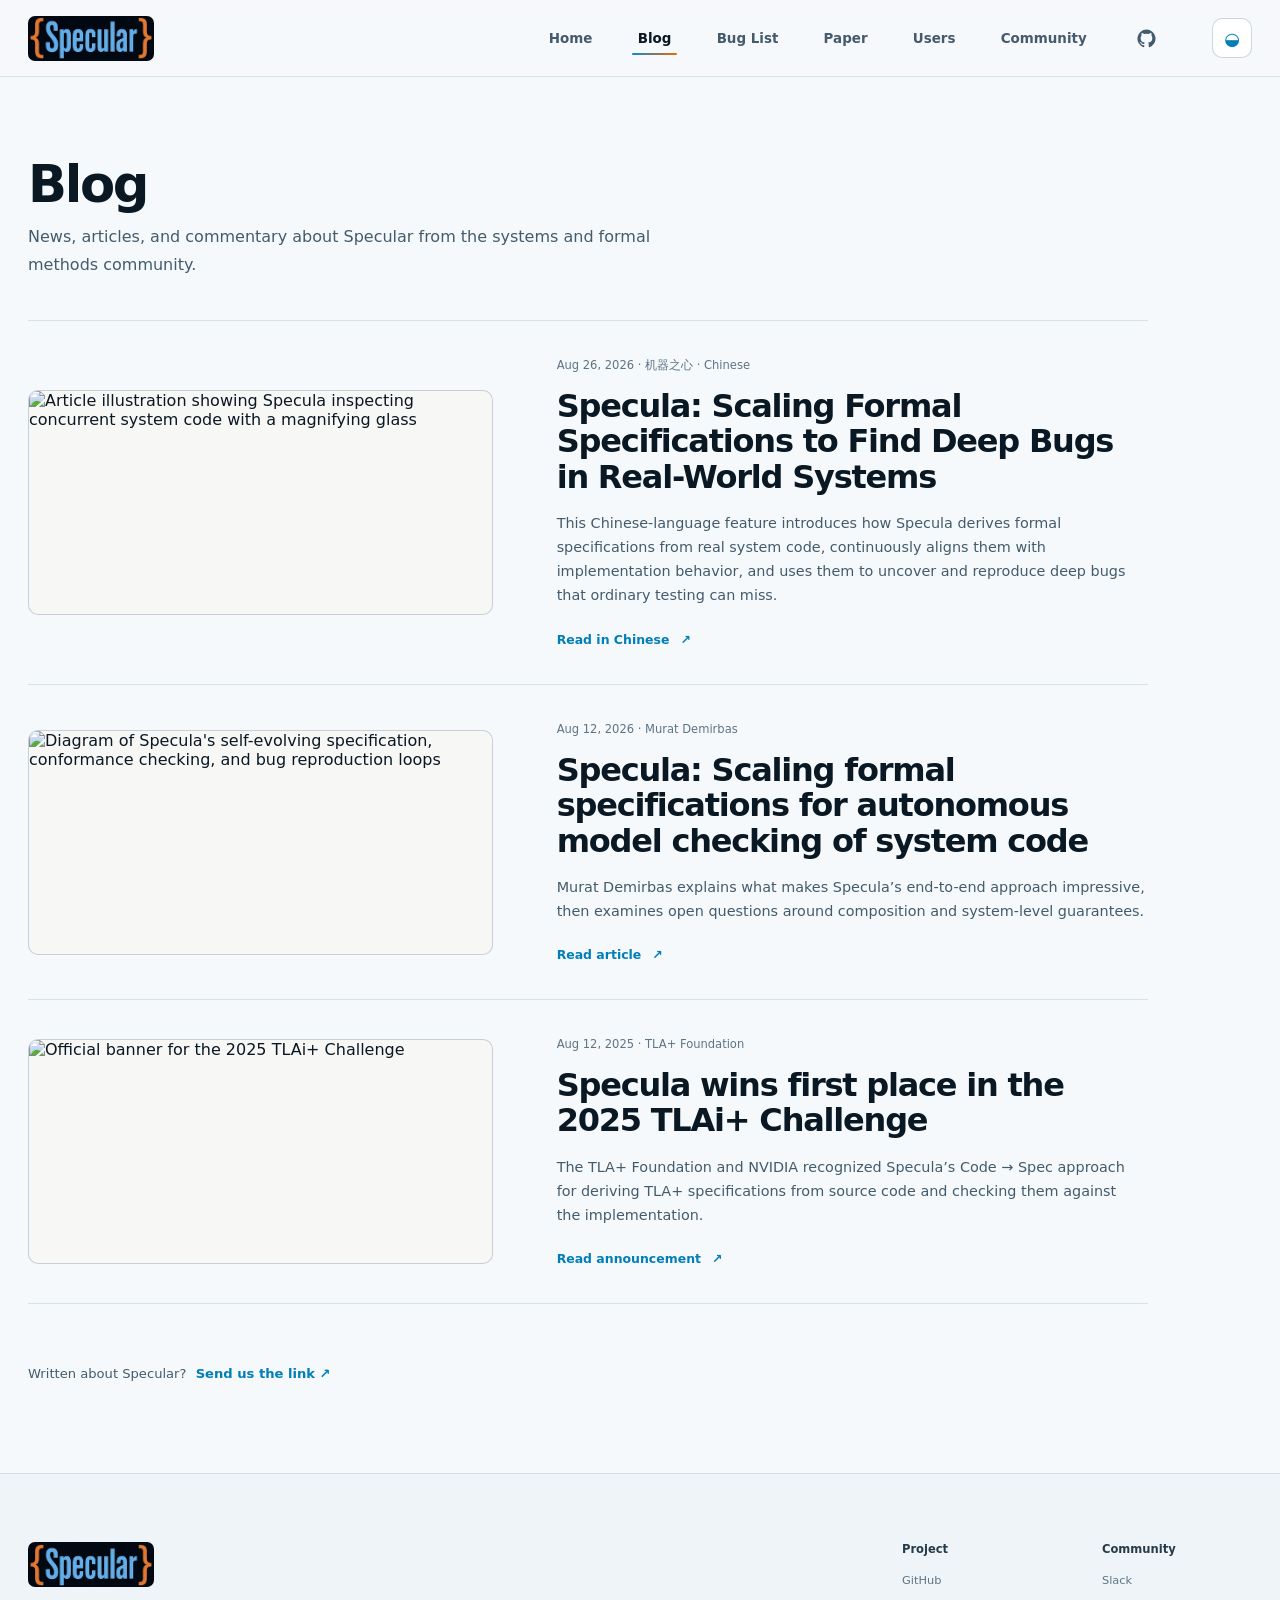
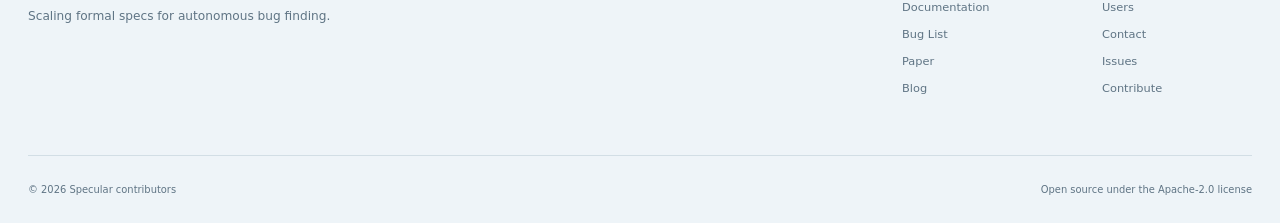
==== commit 9a43c25e: "Rename the site to Specular and update its logo" ====
--- a/blog/index.html
+++ b/blog/index.html
@@ -5,23 +5,23 @@
     <meta name="viewport" content="width=device-width, initial-scale=1" />
     <meta
       name="description"
-      content="News, articles, and community perspectives about Specula."
+      content="News, articles, and community perspectives about Specular."
     />
     <meta name="theme-color" content="#050d16" />
-    <meta property="og:title" content="Specula Blog — Community writing and coverage" />
+    <meta property="og:title" content="Specular Blog — Community writing and coverage" />
     <meta
       property="og:description"
-      content="News, articles, and community perspectives about Specula."
+      content="News, articles, and community perspectives about Specular."
     />
     <meta property="og:type" content="website" />
     <meta property="og:url" content="https://specula.info/blog/" />
     <meta name="twitter:card" content="summary" />
-    <meta name="twitter:title" content="Specula Blog — Community writing and coverage" />
+    <meta name="twitter:title" content="Specular Blog — Community writing and coverage" />
     <meta
       name="twitter:description"
-      content="News, articles, and community perspectives about Specula."
+      content="News, articles, and community perspectives about Specular."
     />
-    <title>Specula Blog — Community writing and coverage</title>
+    <title>Specular Blog — Community writing and coverage</title>
     <link rel="icon" href="../assets/favicon.png" type="image/png" />
     <script>
       (() => {
@@ -50,21 +50,21 @@
 
     <header class="site-header">
       <div class="nav-shell">
-        <a class="brand" href="../" aria-label="Specula home">
-          <img src="../assets/specula-wordmark.webp" alt="Specula" width="287" height="127" />
+        <a class="brand" href="../" aria-label="Specular home">
+          <img src="../assets/specula-wordmark.webp" alt="Specular" width="287" height="127" />
         </a>
 
         <nav aria-label="Primary navigation">
           <a href="../">Home</a>
           <a class="nav-current" href="./" aria-current="page">Blog</a>
-          <a href="https://docs.google.com/spreadsheets/d/1AVXdKjNfD4952hZqyB-_wTdrzeTw0SD73f3F0zWJ0as/edit?gid=996176958#gid=996176958" target="_blank" rel="noopener noreferrer">Bug List</a>
+          <a href="../bugs/" target="_blank" rel="noopener noreferrer">Bug List</a>
           <a href="https://arxiv.org/abs/2607.25333" target="_blank" rel="noopener noreferrer">Paper</a>
           <a href="../#users">Users</a>
           <a href="../#contact">Community</a>
           <a
             class="github-nav"
-            href="https://github.com/specula-org/Specula"
-            aria-label="Specula on GitHub"
+            href="https://github.com/specular-org/Specular"
+            aria-label="Specular on GitHub"
             title="GitHub"
           >
             <svg viewBox="0 0 24 24" aria-hidden="true">
@@ -92,12 +92,12 @@
       <section class="blog-hero section-shell" aria-labelledby="blog-title">
         <h1 id="blog-title" class="reveal">Blog</h1>
         <p class="blog-lede reveal">
-          News, articles, and commentary about Specula from the systems and formal methods community.
+          News, articles, and commentary about Specular from the systems and formal methods community.
         </p>
       </section>
 
       <section class="blog-list section-shell" aria-labelledby="writing-title">
-        <h2 id="writing-title" class="sr-only">News and writing about Specula</h2>
+        <h2 id="writing-title" class="sr-only">News and writing about Specular</h2>
         <article class="blog-entry reveal">
           <a
             class="blog-entry-image"
@@ -189,24 +189,24 @@
       </section>
 
       <p class="blog-submit section-shell reveal">
-        Written about Specula? <a href="https://github.com/specula-org/Specula/issues">Send us the link ↗</a>
+        Written about Specular? <a href="https://github.com/specular-org/Specular/issues">Send us the link ↗</a>
       </p>
     </main>
 
     <footer class="site-footer">
       <div class="section-shell footer-grid">
         <div class="footer-brand">
-          <a class="brand" href="../" aria-label="Specula home">
-            <img src="../assets/specula-wordmark.webp" alt="Specula" width="287" height="127" loading="lazy" decoding="async" />
+          <a class="brand" href="../" aria-label="Specular home">
+            <img src="../assets/specula-wordmark.webp" alt="Specular" width="287" height="127" loading="lazy" decoding="async" />
           </a>
           <p>Scaling formal specs for autonomous bug finding.</p>
         </div>
         <div class="footer-links">
           <div>
             <strong>Project</strong>
-            <a href="https://github.com/specula-org/Specula">GitHub</a>
-            <a href="https://github.com/specula-org/Specula/blob/main/docs/Usage.md">Documentation</a>
-            <a href="https://docs.google.com/spreadsheets/d/1AVXdKjNfD4952hZqyB-_wTdrzeTw0SD73f3F0zWJ0as/edit?gid=996176958#gid=996176958" target="_blank" rel="noopener noreferrer">Bug List</a>
+            <a href="https://github.com/specular-org/Specular">GitHub</a>
+            <a href="https://github.com/specular-org/Specular/blob/main/docs/Usage.md">Documentation</a>
+            <a href="../bugs/" target="_blank" rel="noopener noreferrer">Bug List</a>
             <a href="https://arxiv.org/abs/2607.25333" target="_blank" rel="noopener noreferrer">Paper</a>
             <a href="./">Blog</a>
           </div>
@@ -215,13 +215,13 @@
             <a href="../slack/" target="_blank" rel="noopener noreferrer">Slack</a>
             <a href="../#users">Users</a>
             <a href="../#contact">Contact</a>
-            <a href="https://github.com/specula-org/Specula/issues">Issues</a>
-            <a href="https://github.com/specula-org/Specula/blob/main/CONTRIBUTING.md">Contribute</a>
+            <a href="https://github.com/specular-org/Specular/issues">Issues</a>
+            <a href="https://github.com/specular-org/Specular/blob/main/CONTRIBUTING.md">Contribute</a>
           </div>
         </div>
       </div>
       <div class="section-shell footer-bottom">
-        <span>© 2026 Specula contributors</span>
+        <span>© 2026 Specular contributors</span>
         <span>Open source under the Apache-2.0 license</span>
       </div>
     </footer>
